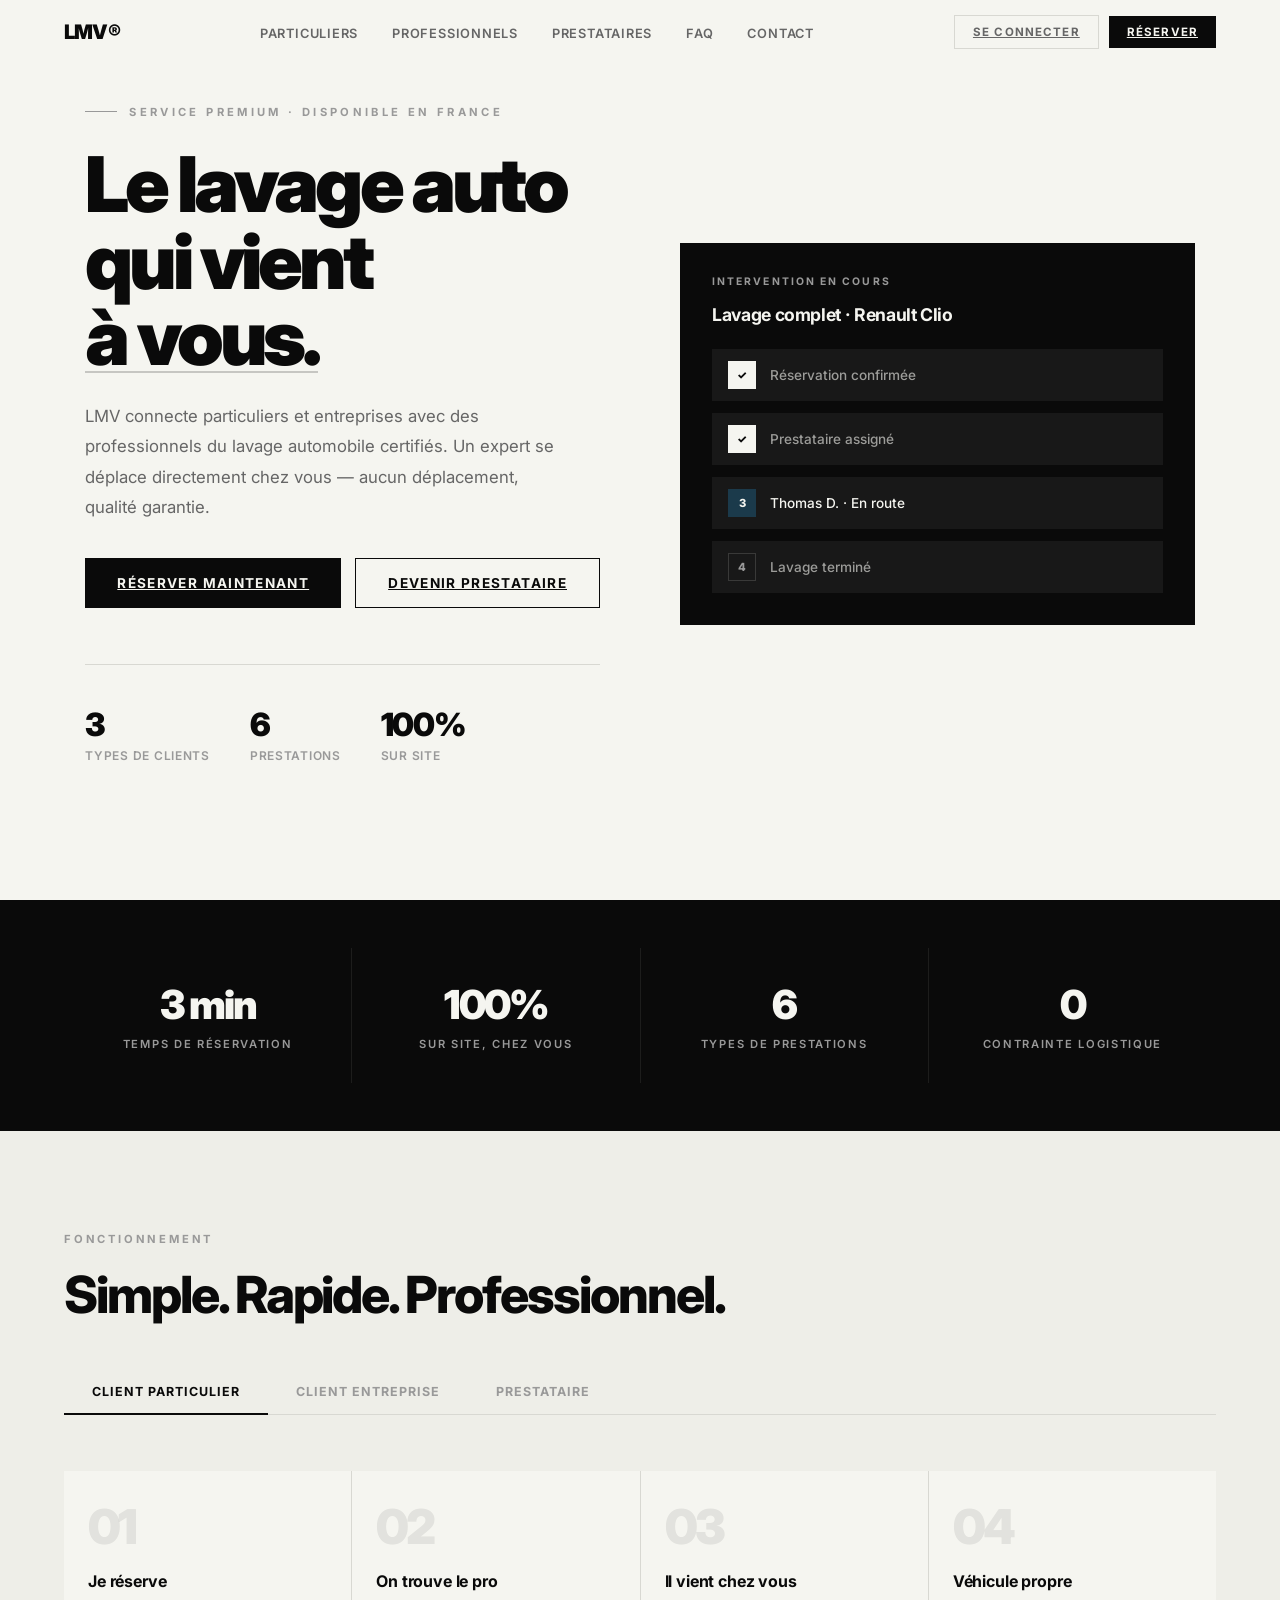
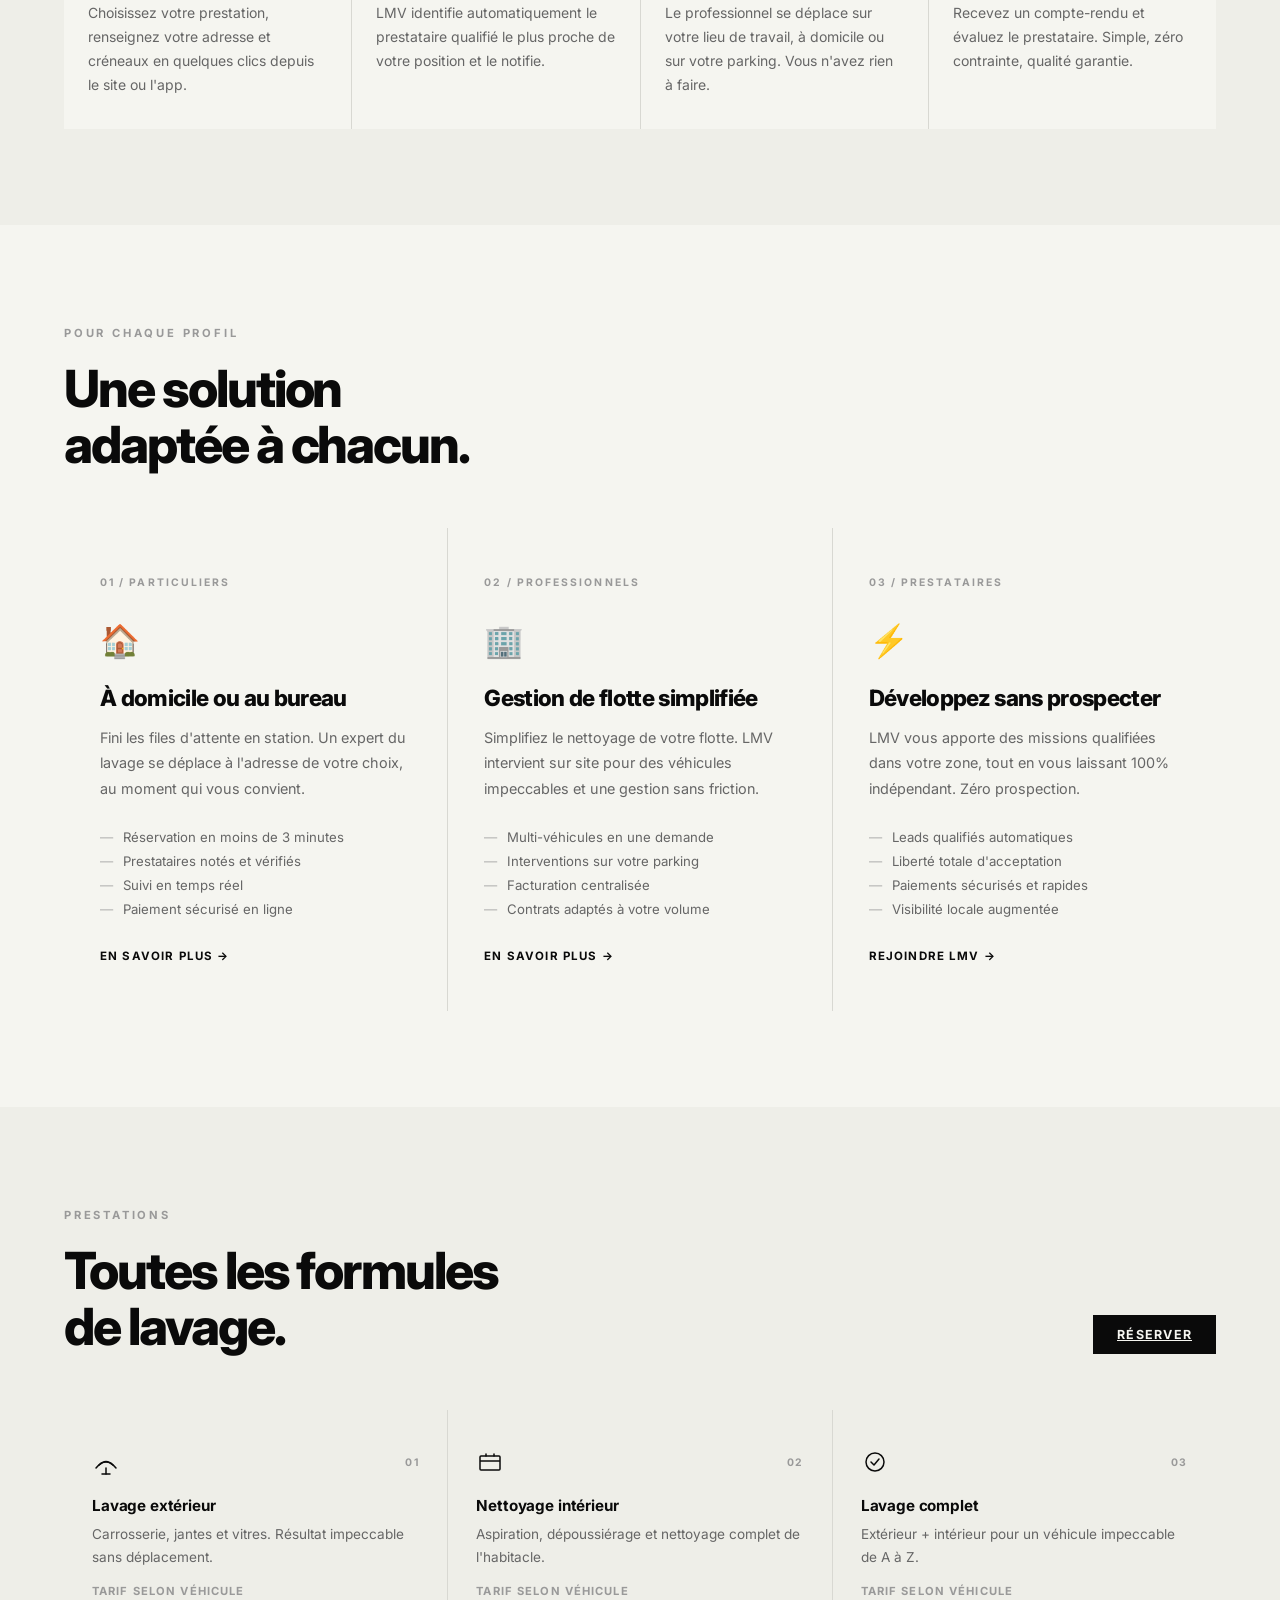
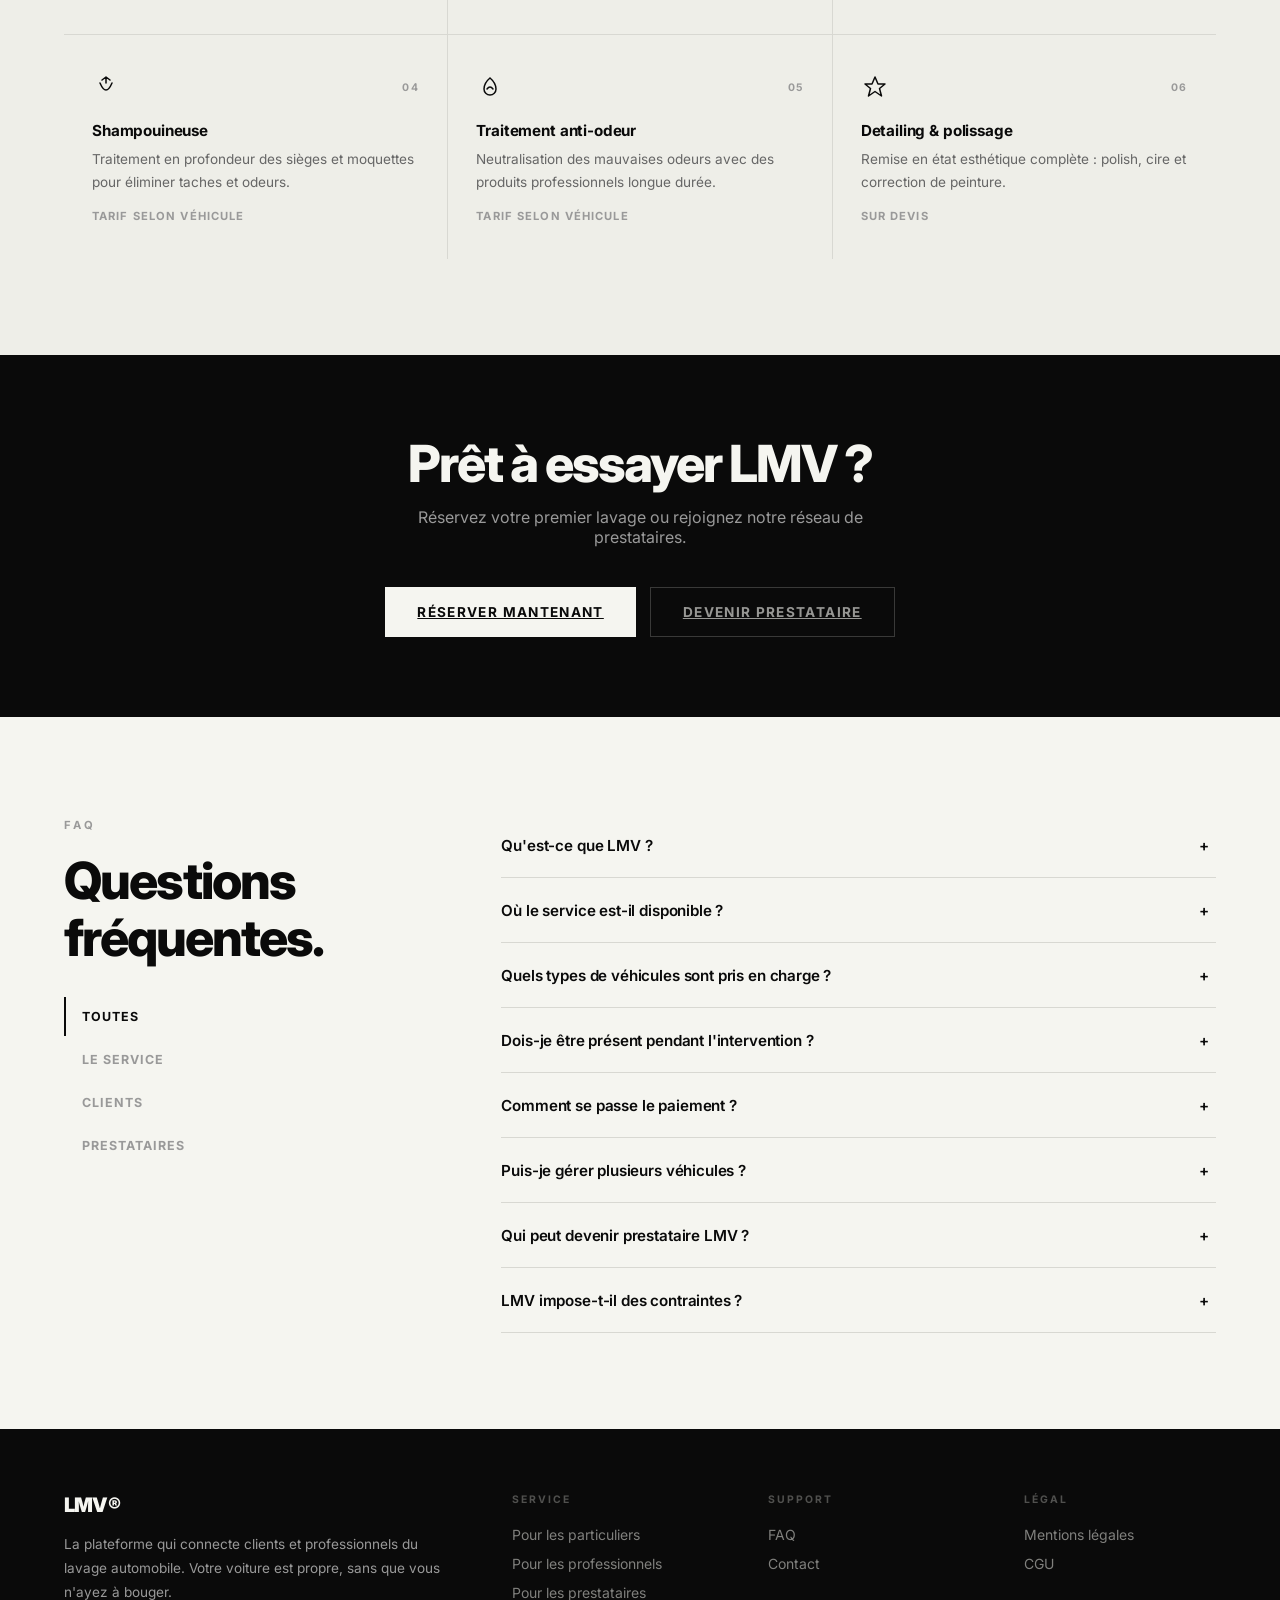
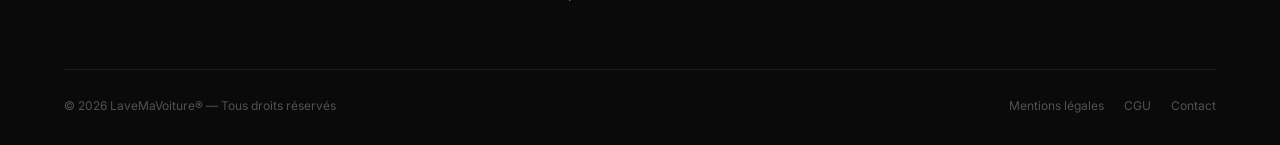
==== index.html @ 274e2aa5 "Premier push" ====
<!DOCTYPE html>
<html lang="fr">
<head>
<meta charset="UTF-8"/>
<meta name="viewport" content="width=device-width,initial-scale=1.0"/>
<link rel="icon" type="image/x-icon" href="/images/favicon.ico"/>
<link rel="apple-touch-icon" href="/images/icon-192.png"/>
<link rel="preconnect" href="https://fonts.googleapis.com"/>
<link rel="preconnect" href="https://fonts.gstatic.com" crossorigin/>
<link rel="preload" href="https://fonts.googleapis.com/css2?family=Inter:wght@300;400;500;600;700;800;900&display=swap" as="style" onload="this.onload=null;this.rel='stylesheet'"/>
<noscript><link href="https://fonts.googleapis.com/css2?family=Inter:wght@300;400;500;600;700;800;900&display=swap" rel="stylesheet"/></noscript>
<link rel="stylesheet" href="assets/css/main.css"/>

<title>LMV® — Lave Ma Voiture · Le lavage auto qui vient à vous</title>
<meta name="description" content="LMV met en relation particuliers et entreprises avec des professionnels du lavage automobile. Un expert se déplace directement chez vous."/>
<link rel="canonical" href="https://www.lavemavoiture.fr/"/>
<meta property="og:title" content="LMV® — Lave Ma Voiture · Le lavage auto qui vient à vous"/>
<meta property="og:description" content="LMV met en relation particuliers et entreprises avec des professionnels du lavage automobile. Un expert se déplace directement chez vous."/>
<meta property="og:url" content="https://www.lavemavoiture.fr/"/>
<meta property="og:image" content="https://www.lavemavoiture.fr/images/og-1200x630.png"/>
<meta property="og:type" content="website"/>
<meta name="twitter:card" content="summary_large_image"/>
<link rel="manifest" href="/manifest.json"/>
<meta name="theme-color" content="#1B3A4B"/>
<meta name="mobile-web-app-capable" content="yes"/>
<meta name="apple-mobile-web-app-capable" content="yes"/>
<meta name="apple-mobile-web-app-title" content="LaveMAVoiture"/>
</head>
<body>
<nav id="nav">
  <a class="nav-logo" href="index.html">LMV®</a>
  <ul class="nav-links">
    <li><a href="pages/particuliers.html">Particuliers</a></li>
    <li><a href="pages/professionnels.html">Professionnels</a></li>
    <li><a href="pages/prestataires.html">Prestataires</a></li>
    <li><a href="index.html#faq-section">FAQ</a></li>
    <li><a href="pages/contact.html">Contact</a></li>
  </ul>
  <div class="nav-cta">
    <a class="btn btn-ghost btn-sm" href="https://app.lavemavoiture.fr">Se connecter</a>
    <a class="btn btn-dark btn-sm" href="pages/contact.html">Réserver</a>
  </div>
  <button class="hamburger" type="button" onclick="toggleMenu()" aria-label="Menu" aria-expanded="false" aria-controls="mobileMenu">
    <span></span><span></span><span></span>
  </button>
</nav>

<div class="mobile-menu" id="mobileMenu">
  <a href="pages/particuliers.html">Particuliers</a>
  <a href="pages/professionnels.html">Professionnels</a>
  <a href="pages/prestataires.html">Prestataires</a>
  <a href="index.html#faq-section">FAQ</a>
  <a href="pages/contact.html">Contact</a>
  <div class="mob-cta">
    <a href="https://app.lavemavoiture.fr" class="btn btn-ghost">Se connecter</a>
    <a class="btn btn-dark" href="pages/contact.html">Réserver maintenant</a>
  </div>
</div>


<main>
<!-- HERO -->
  <section id="hero">
    <div class="container">
      <div class="hero-grid">
        <div>
          <div class="hero-kicker reveal">Service premium · Disponible en France</div>
          <h1 class="hero-title reveal reveal-delay-1">
            Le lavage auto<br>
            qui vient<br>
            <em>à vous.</em>
          </h1>
          <p class="hero-sub reveal reveal-delay-2">
            LMV connecte particuliers et entreprises avec des professionnels du lavage automobile certifiés. Un expert se déplace directement chez vous — aucun déplacement, qualité garantie.
          </p>
          <div class="hero-actions reveal reveal-delay-3">
            <a class="btn btn-dark btn-lg" href="pages/contact.html">Réserver maintenant</a>
            <a class="btn btn-outline btn-lg" href="pages/prestataires.html">Devenir prestataire</a>
          </div>
          <div class="hero-stats reveal reveal-delay-4">
            <div>
              <div class="hero-stat-val">3</div>
              <div class="hero-stat-lab">Types de clients</div>
            </div>
            <div>
              <div class="hero-stat-val">6</div>
              <div class="hero-stat-lab">Prestations</div>
            </div>
            <div>
              <div class="hero-stat-val">100%</div>
              <div class="hero-stat-lab">Sur site</div>
            </div>
          </div>
        </div>

        <div class="hero-visual reveal reveal-delay-2">
          <div class="hero-card">
            <div class="hc-label">Intervention en cours</div>
            <div class="hc-title">Lavage complet · Renault Clio</div>
            <div class="hc-steps">
              <div class="hc-step">
                <div class="hc-step-num done">✓</div>
                <span class="hc-step-text">Réservation confirmée</span>
              </div>
              <div class="hc-step">
                <div class="hc-step-num done">✓</div>
                <span class="hc-step-text">Prestataire assigné</span>
              </div>
              <div class="hc-step">
                <div class="hc-step-num active">3</div>
                <span class="hc-step-text active">Thomas D. · En route</span>
              </div>
              <div class="hc-step">
                <div class="hc-step-num">4</div>
                <span class="hc-step-text">Lavage terminé</span>
              </div>
            </div>

          </div>
        </div>
      </div>
    </div>
  </section>

  <!-- CHIFFRES -->
  <div class="numbers-band reveal">
    <div class="container">
      <div class="numbers-grid">
        <div class="number-item">
          <div class="number-val">3 min</div>
          <div class="number-lab">Temps de réservation</div>
        </div>
        <div class="number-item">
          <div class="number-val">100%</div>
          <div class="number-lab">Sur site, chez vous</div>
        </div>
        <div class="number-item">
          <div class="number-val">6</div>
          <div class="number-lab">Types de prestations</div>
        </div>
        <div class="number-item">
          <div class="number-val">0</div>
          <div class="number-lab">Contrainte logistique</div>
        </div>
      </div>
    </div>
  </div>

  <!-- COMMENT ÇA MARCHE -->
  <section id="how">
    <div class="container">
      <div class="reveal" style="margin-bottom:48px">
        <div class="eyebrow">Fonctionnement</div>
        <h2>Simple. Rapide. Professionnel.</h2>
      </div>
      <div class="how-tabs reveal">
        <button class="how-tab active" onclick="switchTab('client',this)">Client particulier</button>
        <button class="how-tab" onclick="switchTab('pro',this)">Client entreprise</button>
        <button class="how-tab" onclick="switchTab('presta',this)">Prestataire</button>
      </div>

      <div class="how-content active" id="tab-client">
        <div class="how-step reveal"><div class="how-num">01</div><h3>Je réserve</h3><p>Choisissez votre prestation, renseignez votre adresse et créneaux en quelques clics depuis le site ou l'app.</p></div>
        <div class="how-step reveal reveal-delay-1"><div class="how-num">02</div><h3>On trouve le pro</h3><p>LMV identifie automatiquement le prestataire qualifié le plus proche de votre position et le notifie.</p></div>
        <div class="how-step reveal reveal-delay-2"><div class="how-num">03</div><h3>Il vient chez vous</h3><p>Le professionnel se déplace sur votre lieu de travail, à domicile ou sur votre parking. Vous n'avez rien à faire.</p></div>
        <div class="how-step reveal reveal-delay-3"><div class="how-num">04</div><h3>Véhicule propre</h3><p>Recevez un compte-rendu et évaluez le prestataire. Simple, zéro contrainte, qualité garantie.</p></div>
      </div>

      <div class="how-content" id="tab-pro">
        <div class="how-step reveal"><div class="how-num">01</div><h3>Demande de démo</h3><p>Décrivez votre flotte et vos besoins. Notre équipe vous contacte sous 24h pour un devis personnalisé.</p></div>
        <div class="how-step reveal reveal-delay-1"><div class="how-num">02</div><h3>Contrat sur mesure</h3><p>Définissez la fréquence, les prestations et la gestion multi-véhicules selon vos contraintes.</p></div>
        <div class="how-step reveal reveal-delay-2"><div class="how-num">03</div><h3>Interventions planifiées</h3><p>Les prestataires viennent directement sur votre site selon le planning convenu. Aucune logistique.</p></div>
        <div class="how-step reveal reveal-delay-3"><div class="how-num">04</div><h3>Reporting centralisé</h3><p>Suivez l'état de votre flotte, les interventions et la facturation depuis votre espace entreprise.</p></div>
      </div>

      <div class="how-content" id="tab-presta">
        <div class="how-step reveal"><div class="how-num">01</div><h3>Je m'inscris</h3><p>Créez votre profil, définissez votre zone d'intervention et vos services proposés. Inscription gratuite.</p></div>
        <div class="how-step reveal reveal-delay-1"><div class="how-num">02</div><h3>Je reçois des leads</h3><p>LMV vous envoie automatiquement des demandes qualifiées dans votre zone géographique.</p></div>
        <div class="how-step reveal reveal-delay-2"><div class="how-num">03</div><h3>J'accepte en un clic</h3><p>Acceptez ou refusez selon vos disponibilités. Vous gardez le contrôle total sur votre agenda.</p></div>
        <div class="how-step reveal reveal-delay-3"><div class="how-num">04</div><h3>Je suis payé</h3><p>Concentrez-vous sur votre métier. LMV gère la relation client, la facturation et les virements.</p></div>
      </div>
    </div>
  </section>

  <!-- AUDIENCES -->
  <section id="audiences">
    <div class="container">
      <div class="reveal" style="margin-bottom:56px">
        <div class="eyebrow">Pour chaque profil</div>
        <h2>Une solution<br>adaptée à chacun.</h2>
      </div>
      <div class="aud-grid">
        <a id="particuliers" class="aud-card reveal" href="#particuliers" onclick="event.preventDefault();showPage('particuliers');">
          <div class="aud-num">01 / Particuliers</div>
          <div class="aud-icon">🏠</div>
          <h3>À domicile ou au bureau</h3>
          <p>Fini les files d'attente en station. Un expert du lavage se déplace à l'adresse de votre choix, au moment qui vous convient.</p>
          <ul class="aud-list">
            <li>Réservation en moins de 3 minutes</li>
            <li>Prestataires notés et vérifiés</li>
            <li>Suivi en temps réel</li>
            <li>Paiement sécurisé en ligne</li>
          </ul>
          <span class="aud-link">En savoir plus →</span>
        </a>
        <a id="professionnels" class="aud-card reveal reveal-delay-1" href="#professionnels" onclick="event.preventDefault();showPage('pro');">
          <div class="aud-num">02 / Professionnels</div>
          <div class="aud-icon">🏢</div>
          <h3>Gestion de flotte simplifiée</h3>
          <p>Simplifiez le nettoyage de votre flotte. LMV intervient sur site pour des véhicules impeccables et une gestion sans friction.</p>
          <ul class="aud-list">
            <li>Multi-véhicules en une demande</li>
            <li>Interventions sur votre parking</li>
            <li>Facturation centralisée</li>
            <li>Contrats adaptés à votre volume</li>
          </ul>
          <span class="aud-link">En savoir plus →</span>
        </a>
        <a id="prestataires" class="aud-card reveal reveal-delay-2" href="#prestataires" onclick="event.preventDefault();showPage('prestataires');">
          <div class="aud-num">03 / Prestataires</div>
          <div class="aud-icon">⚡</div>
          <h3>Développez sans prospecter</h3>
          <p>LMV vous apporte des missions qualifiées dans votre zone, tout en vous laissant 100% indépendant. Zéro prospection.</p>
          <ul class="aud-list">
            <li>Leads qualifiés automatiques</li>
            <li>Liberté totale d'acceptation</li>
            <li>Paiements sécurisés et rapides</li>
            <li>Visibilité locale augmentée</li>
          </ul>
          <span class="aud-link">Rejoindre LMV →</span>
        </a>
      </div>
    </div>
  </section>

  <!-- SERVICES -->
  <section id="services">
    <div class="container">
      <div class="svc-header reveal">
        <div>
          <div class="eyebrow">Prestations</div>
          <h2>Toutes les formules<br>de lavage.</h2>
        </div>
        <a class="btn btn-dark" href="pages/contact.html">Réserver</a>
      </div>
      <div class="svc-grid">
        <div class="svc-card reveal">
          <div class="svc-icon-wrap">
            <svg width="28" height="28" viewBox="0 0 28 28" fill="none" xmlns="http://www.w3.org/2000/svg"><path d="M4 20 Q14 8 24 20" stroke="#0A0A0A" stroke-width="1.5" fill="none" stroke-linecap="round"/><path d="M7 17 Q14 10 21 17" stroke="#0A0A0A" stroke-width="1.5" fill="none" stroke-linecap="round"/><line x1="14" y1="20" x2="14" y2="26" stroke="#0A0A0A" stroke-width="1.5" stroke-linecap="round"/><line x1="10" y1="26" x2="18" y2="26" stroke="#0A0A0A" stroke-width="1.5" stroke-linecap="round"/></svg>
            <span class="svc-num">01</span>
          </div>
          <h3>Lavage extérieur</h3><p>Carrosserie, jantes et vitres. Résultat impeccable sans déplacement.</p><div class="svc-price">Tarif selon véhicule</div>
        </div>
        <div class="svc-card reveal reveal-delay-1">
          <div class="svc-icon-wrap">
            <svg width="28" height="28" viewBox="0 0 28 28" fill="none" xmlns="http://www.w3.org/2000/svg"><rect x="4" y="8" width="20" height="14" rx="1" stroke="#0A0A0A" stroke-width="1.5"/><line x1="4" y1="13" x2="24" y2="13" stroke="#0A0A0A" stroke-width="1.5"/><line x1="10" y1="8" x2="10" y2="6" stroke="#0A0A0A" stroke-width="1.5" stroke-linecap="round"/><line x1="18" y1="8" x2="18" y2="6" stroke="#0A0A0A" stroke-width="1.5" stroke-linecap="round"/></svg>
            <span class="svc-num">02</span>
          </div>
          <h3>Nettoyage intérieur</h3><p>Aspiration, dépoussiérage et nettoyage complet de l'habitacle.</p><div class="svc-price">Tarif selon véhicule</div>
        </div>
        <div class="svc-card reveal reveal-delay-2">
          <div class="svc-icon-wrap">
            <svg width="28" height="28" viewBox="0 0 28 28" fill="none" xmlns="http://www.w3.org/2000/svg"><circle cx="14" cy="14" r="9" stroke="#0A0A0A" stroke-width="1.5"/><path d="M10 14 L13 17 L18 11" stroke="#0A0A0A" stroke-width="1.5" stroke-linecap="round" stroke-linejoin="round"/></svg>
            <span class="svc-num">03</span>
          </div>
          <h3>Lavage complet</h3><p>Extérieur + intérieur pour un véhicule impeccable de A à Z.</p><div class="svc-price">Tarif selon véhicule</div>
        </div>
        <div class="svc-card reveal reveal-delay-3">
          <div class="svc-icon-wrap">
            <svg width="28" height="28" viewBox="0 0 28 28" fill="none" xmlns="http://www.w3.org/2000/svg"><path d="M14 4 L14 10 M10 7 L14 4 L18 7" stroke="#0A0A0A" stroke-width="1.5" stroke-linecap="round" stroke-linejoin="round"/><path d="M8 10 Q14 24 20 10" stroke="#0A0A0A" stroke-width="1.5" fill="none" stroke-linecap="round"/></svg>
            <span class="svc-num">04</span>
          </div>
          <h3>Shampouineuse</h3><p>Traitement en profondeur des sièges et moquettes pour éliminer taches et odeurs.</p><div class="svc-price">Tarif selon véhicule</div>
        </div>
        <div class="svc-card reveal">
          <div class="svc-icon-wrap">
            <svg width="28" height="28" viewBox="0 0 28 28" fill="none" xmlns="http://www.w3.org/2000/svg"><path d="M14 5 C14 5 8 10 8 16 C8 19.3 10.7 22 14 22 C17.3 22 20 19.3 20 16 C20 10 14 5 14 5Z" stroke="#0A0A0A" stroke-width="1.5" fill="none"/><path d="M11 16 Q14 12 17 16" stroke="#0A0A0A" stroke-width="1.5" fill="none" stroke-linecap="round"/></svg>
            <span class="svc-num">05</span>
          </div>
          <h3>Traitement anti-odeur</h3><p>Neutralisation des mauvaises odeurs avec des produits professionnels longue durée.</p><div class="svc-price">Tarif selon véhicule</div>
        </div>
        <div class="svc-card reveal reveal-delay-1">
          <div class="svc-icon-wrap">
            <svg width="28" height="28" viewBox="0 0 28 28" fill="none" xmlns="http://www.w3.org/2000/svg"><polygon points="14,4 17,11 24,11 18.5,15.5 20.5,23 14,18.5 7.5,23 9.5,15.5 4,11 11,11" stroke="#0A0A0A" stroke-width="1.5" fill="none" stroke-linejoin="round"/></svg>
            <span class="svc-num">06</span>
          </div>
          <h3>Detailing & polissage</h3><p>Remise en état esthétique complète : polish, cire et correction de peinture.</p><div class="svc-price">Sur devis</div>
        </div>
      </div>
    </div>
  </section>

  <!-- CTA -->
  <div class="cta-band reveal">
    <div class="container">
      <h2>Prêt à essayer LMV ?</h2>
      <p>Réservez votre premier lavage ou rejoignez notre réseau de prestataires.</p>
      <div class="cta-band-btns">
        <a class="btn btn-light btn-lg" href="pages/contact.html">Réserver mantenant</a>
        <a class="btn btn-ghost-light btn-lg" href="pages/prestataires.html">Devenir prestataire</a>
      </div>
    </div>
  </div>

  <!-- FAQ -->
  <section id="faq-section">
    <div class="container">
      <div class="faq-grid">
        <div>
          <div class="eyebrow reveal">FAQ</div>
          <h2 class="reveal">Questions<br>fréquentes.</h2>
          <div class="faq-cats reveal" style="margin-top:32px">
            <button class="faq-cat active" onclick="filterFaq('all',this)">Toutes</button>
            <button class="faq-cat" onclick="filterFaq('service',this)">Le service</button>
            <button class="faq-cat" onclick="filterFaq('client',this)">Clients</button>
            <button class="faq-cat" onclick="filterFaq('presta',this)">Prestataires</button>
          </div>
        </div>
        <div class="faq-list reveal">
          <div class="faq-item" data-cat="service"><button type="button" class="faq-q" aria-expanded="false" onclick="toggleFaq(this.parentElement)"><span>Qu'est-ce que LMV ?</span><span class="faq-icon" aria-hidden="true">+</span></button><div class="faq-a"><p>LMV est un service de lavage automobile sur site. Il permet de faire intervenir un professionnel directement à domicile ou sur le lieu de travail, sans déplacement de votre part.</p></div></div>
          <div class="faq-item" data-cat="service"><button type="button" class="faq-q" aria-expanded="false" onclick="toggleFaq(this.parentElement)"><span>Où le service est-il disponible ?</span><span class="faq-icon" aria-hidden="true">+</span></button><div class="faq-a"><p>Le service est proposé selon les zones couvertes par les prestataires partenaires. La disponibilité dépend de votre localisation. Lors de votre réservation, LMV vous indique si des prestataires sont disponibles.</p></div></div>
          <div class="faq-item" data-cat="service"><button type="button" class="faq-q" aria-expanded="false" onclick="toggleFaq(this.parentElement)"><span>Quels types de véhicules sont pris en charge ?</span><span class="faq-icon" aria-hidden="true">+</span></button><div class="faq-a"><p>Voitures particulières, véhicules de société, utilitaires et flottes professionnelles. </p></div></div>
          <div class="faq-item" data-cat="client"><button type="button" class="faq-q" aria-expanded="false" onclick="toggleFaq(this.parentElement)"><span>Dois-je être présent pendant l'intervention ?</span><span class="faq-icon" aria-hidden="true">+</span></button><div class="faq-a"><p>Le client doit être présent à l'arrivée et au départ du prestataire. Un état des lieux contradictoire du véhicule est réalisé avant et après chaque intervention — un tour complet est effectué pour noter tout dommage préexistant et sécuriser toutes les parties.</p></div></div>
          <div class="faq-item" data-cat="client"><button type="button" class="faq-q" aria-expanded="false" onclick="toggleFaq(this.parentElement)"><span>Comment se passe le paiement ?</span><span class="faq-icon" aria-hidden="true">+</span></button><div class="faq-a"><p>Le paiement s'effectue en ligne de manière sécurisée lors de la réservation. Vous connaissez le tarif exact avant de confirmer. Le prestataire est rémunéré après la réalisation de l'intervention.</p></div></div>
          <div class="faq-item" data-cat="client"><button type="button" class="faq-q" aria-expanded="false" onclick="toggleFaq(this.parentElement)"><span>Puis-je gérer plusieurs véhicules ?</span><span class="faq-icon" aria-hidden="true">+</span></button><div class="faq-a"><p>Oui, il est possible de regrouper plusieurs véhicules lors d'une même demande. Cette fonctionnalité est particulièrement adaptée aux entreprises disposant d'une flotte.</p></div></div>
          <div class="faq-item" data-cat="presta"><button type="button" class="faq-q" aria-expanded="false" onclick="toggleFaq(this.parentElement)"><span>Qui peut devenir prestataire LMV ?</span><span class="faq-icon" aria-hidden="true">+</span></button><div class="faq-a"><p>Les professionnels du lavage automobile : indépendants, auto-entrepreneurs ou entreprises de detailing. Vous devez exercer une activité légale et être en mesure de vous déplacer chez les clients.</p></div></div>
          <div class="faq-item" data-cat="presta"><button type="button" class="faq-q" aria-expanded="false" onclick="toggleFaq(this.parentElement)"><span>LMV impose-t-il des contraintes ?</span><span class="faq-icon" aria-hidden="true">+</span></button><div class="faq-a"><p>Les prestataires restent indépendants et conservent leur liberté d'organisation. Les tarifs sont standardisés par LMV pour garantir une cohérence de prix sur l'ensemble du territoire.</p></div></div>
        </div>
      </div>
    </div>
  </section>
</main>
<footer>
  <div class="container">
    <div class="footer-grid">
      <div class="footer-brand">
        <a class="nav-logo footer-brand-logo" href="index.html" style="font-size:1.25rem;font-weight:900;letter-spacing:-.04em;color:var(--bg);cursor:pointer;text-decoration:none;display:block;margin-bottom:16px">LMV®</a>
        <p>La plateforme qui connecte clients et professionnels du lavage automobile. Votre voiture est propre, sans que vous n'ayez à bouger.</p>
      </div>
      <div class="footer-col">
        <h4>Service</h4>
        <a href="pages/particuliers.html">Pour les particuliers</a>
        <a href="pages/professionnels.html">Pour les professionnels</a>
        <a href="pages/prestataires.html">Pour les prestataires</a>
      </div>
      <div class="footer-col">
        <h4>Support</h4>
        <a href="index.html#faq-section">FAQ</a>
        <a href="pages/contact.html">Contact</a>
      </div>
      <div class="footer-col">
        <h4>Légal</h4>
        <a href="pages/mentions-legales.html">Mentions légales</a>
        <a href="pages/cgu.html">CGU</a>
      </div>
    </div>
    <div class="footer-bottom">
      <span>© 2026 LaveMaVoiture® — Tous droits réservés</span>
      <div style="display:flex;gap:20px">
        <a href="pages/mentions-legales.html">Mentions légales</a>
        <a href="pages/cgu.html">CGU</a>
        <a href="pages/contact.html">Contact</a>
      </div>
    </div>
  </div>
</footer>

<div class="toast" id="toast">✓ Message envoyé — Nous vous répondrons sous 24h.</div>

<script src="assets/js/main.js"></script>
<script type="application/ld+json">
{"@context":"https://schema.org","@type":"FAQPage","mainEntity":[{"@type":"Question","name":"Qu'est-ce que LMV ?","acceptedAnswer":{"@type":"Answer","text":"LMV est un service de lavage automobile sur site. Il permet de faire intervenir un professionnel directement à domicile ou sur le lieu de travail, sans déplacement de votre part."}},{"@type":"Question","name":"Où le service est-il disponible ?","acceptedAnswer":{"@type":"Answer","text":"Le service est proposé selon les zones couvertes par les prestataires partenaires. La disponibilité dépend de votre localisation. Lors de votre réservation, LMV vous indique si des prestataires sont disponibles."}},{"@type":"Question","name":"Quels types de véhicules sont pris en charge ?","acceptedAnswer":{"@type":"Answer","text":"Voitures particulières, véhicules de société, utilitaires et flottes professionnelles."}},{"@type":"Question","name":"Dois-je être présent pendant l'intervention ?","acceptedAnswer":{"@type":"Answer","text":"Le client doit être présent à l'arrivée et au départ du prestataire. Un état des lieux contradictoire du véhicule est réalisé avant et après chaque intervention — un tour complet est effectué pour noter tout dommage préexistant et sécuriser toutes les parties."}},{"@type":"Question","name":"Comment se passe le paiement ?","acceptedAnswer":{"@type":"Answer","text":"Le paiement s'effectue en ligne de manière sécurisée lors de la réservation. Vous connaissez le tarif exact avant de confirmer. Le prestataire est rémunéré après la réalisation de l'intervention."}},{"@type":"Question","name":"Puis-je gérer plusieurs véhicules ?","acceptedAnswer":{"@type":"Answer","text":"Oui, il est possible de regrouper plusieurs véhicules lors d'une même demande. Cette fonctionnalité est particulièrement adaptée aux entreprises disposant d'une flotte."}},{"@type":"Question","name":"Qui peut devenir prestataire LMV ?","acceptedAnswer":{"@type":"Answer","text":"Les professionnels du lavage automobile : indépendants, auto-entrepreneurs ou entreprises de detailing. Vous devez exercer une activité légale et être en mesure de vous déplacer chez les clients."}},{"@type":"Question","name":"LMV impose-t-il des contraintes ?","acceptedAnswer":{"@type":"Answer","text":"Les prestataires restent indépendants et conservent leur liberté d'organisation. Les tarifs sont standardisés par LMV pour garantir une cohérence de prix sur l'ensemble du territoire."}}]}
</script>
<script>
function showPage(page){
  const titles={
    home:'LMV® — Lave Ma Voiture · Le lavage auto qui vient à vous',
    particuliers:'Particuliers | LaveMAVoiture',
    pro:'Professionnels | LaveMAVoiture',
    prestataires:'Prestataires | LaveMAVoiture',
    contact:'Contact | LaveMAVoiture'
  };
  document.title=titles[page]||titles.home;
}
if ('serviceWorker' in navigator) {
  window.addEventListener('load', () => {
    navigator.serviceWorker.register('/sw.js');
  });
}
</script>

</body>
</html>
---- assets/css/main.css ----
:root{
  --bg:       #F5F5F0;
  --surface:  #EEEEE8;
  --border:   #D8D8D2;
  --t3:       #999999;
  --t2:       #666666;
  --t1:       #0A0A0A;
  --accent:   #1B3A4B;
  --white:    #FFFFFF;
  --max:      1280px;
  --ease:     cubic-bezier(.4,0,.2,1);
}
*{box-sizing:border-box;margin:0;padding:0}
html{scroll-behavior:smooth;font-size:16px}
body{font-family:'Inter',sans-serif;background:var(--bg);color:var(--t1);-webkit-font-smoothing:antialiased;overflow-x:hidden}

/* ── PAGE ROUTER ── */
.page{display:none}
.page.active{display:block}

/* ── NAV ── */
nav{
  position:fixed;top:0;left:0;right:0;z-index:100;
  height:64px;
  display:flex;align-items:center;justify-content:space-between;
  padding:0 5%;
  background:rgba(245,245,240,.92);
  backdrop-filter:blur(20px);
  border-bottom:1px solid transparent;
  transition:border-color .3s;
}
nav.scrolled{border-color:var(--border)}
.nav-logo{
  font-size:1.25rem;font-weight:900;letter-spacing:-.04em;
  color:var(--t1);cursor:pointer;text-decoration:none;
}
.nav-links{display:flex;align-items:center;gap:2px;list-style:none}
.nav-links a{
  padding:8px 16px;font-size:.8rem;font-weight:600;
  letter-spacing:.06em;text-transform:uppercase;
  color:var(--t2);text-decoration:none;cursor:pointer;
  transition:color .2s;
}
.nav-links a:hover,.nav-links a.active{color:var(--t1)}
.nav-cta{display:flex;gap:10px;align-items:center}

/* ── BOUTONS ── */
.btn{
  display:inline-flex;align-items:center;gap:8px;
  padding:12px 24px;border-radius:0;
  font-family:'Inter',sans-serif;font-size:.78rem;
  font-weight:700;letter-spacing:.1em;text-transform:uppercase;
  cursor:pointer;border:none;transition:all .2s var(--ease);
  white-space:nowrap;
}
.btn-dark{background:var(--t1);color:var(--bg)}
.btn-dark:hover{background:#2a2a2a}
.btn-outline{background:transparent;color:var(--t1);border:1.5px solid var(--t1)}
.btn-outline:hover{background:var(--t1);color:var(--bg)}
.btn-ghost{background:transparent;color:var(--t2);border:1px solid var(--border)}
.btn-ghost:hover{border-color:var(--t1);color:var(--t1)}
.btn-sm{padding:9px 18px;font-size:.72rem}
.btn-lg{padding:16px 32px;font-size:.85rem}

/* ── HAMBURGER ── */
.hamburger{display:none;flex-direction:column;gap:5px;background:none;border:none;cursor:pointer;padding:4px}
.hamburger span{display:block;width:22px;height:1.5px;background:var(--t1);transition:all .3s}
.mobile-menu{
  display:none;position:fixed;top:64px;left:0;right:0;
  background:var(--bg);border-bottom:1px solid var(--border);
  padding:24px 5%;z-index:99;
}
.mobile-menu.open{display:block}
.mobile-menu a{
  display:block;padding:14px 0;
  font-size:.85rem;font-weight:600;letter-spacing:.06em;text-transform:uppercase;
  color:var(--t2);text-decoration:none;border-bottom:1px solid var(--border);cursor:pointer;
}
.mobile-menu a:last-of-type{border:none}
.mobile-menu .mob-cta{display:flex;flex-direction:column;gap:10px;margin-top:20px}
.mobile-menu .btn{width:100%;justify-content:center}

/* ── SECTIONS ── */
section{padding:96px 5%}
.container{max-width:var(--max);margin:0 auto}
.eyebrow{
  display:inline-block;
  font-size:.7rem;font-weight:700;letter-spacing:.25em;text-transform:uppercase;
  color:var(--t3);margin-bottom:20px;
}
h1,.h1{font-size:clamp(2.8rem,6vw,5rem);font-weight:900;letter-spacing:-.05em;line-height:1.0}
h2,.h2{font-size:clamp(2rem,4vw,3.2rem);font-weight:800;letter-spacing:-.04em;line-height:1.1}
h3,.h3{font-size:clamp(1.2rem,2vw,1.6rem);font-weight:700;letter-spacing:-.02em}
.body-text{font-size:.95rem;color:var(--t2);line-height:1.75}

/* ── HERO ── */
#hero{
  min-height:100vh;display:flex;align-items:center;
  padding-top:64px;
  background:var(--bg);
  position:relative;overflow:hidden;
}
.hero-grid{
  display:grid;grid-template-columns:1fr 1fr;
  gap:80px;align-items:center;
}
.hero-kicker{
  font-size:.7rem;font-weight:700;letter-spacing:.3em;text-transform:uppercase;
  color:var(--t3);margin-bottom:28px;
  display:flex;align-items:center;gap:12px;
}
.hero-kicker::before{content:'';display:block;width:32px;height:1px;background:var(--t3)}
.hero-title{margin-bottom:24px}
.hero-title em{font-style:normal;position:relative;display:inline-block}
.hero-title em::after{
  content:'';position:absolute;bottom:4px;left:0;right:0;height:2px;
  background:var(--t1);opacity:.2;
}
.hero-sub{font-size:1.05rem;color:var(--t2);line-height:1.8;margin-bottom:36px;max-width:480px}
.hero-actions{display:flex;gap:14px;flex-wrap:wrap}
.hero-stats{
  display:flex;gap:40px;margin-top:56px;
  padding-top:40px;border-top:1px solid var(--border);
}
.hero-stat-val{font-size:2rem;font-weight:900;letter-spacing:-.04em;color:var(--t1)}
.hero-stat-lab{font-size:.75rem;font-weight:600;letter-spacing:.06em;text-transform:uppercase;color:var(--t3);margin-top:4px}

/* Carte hero droite */
.hero-visual{position:relative}
.hero-card{
  background:var(--t1);
  padding:32px;
  position:relative;
}
.hc-label{font-size:.65rem;font-weight:700;letter-spacing:.2em;text-transform:uppercase;color:var(--t3);margin-bottom:16px}
.hc-title{font-size:1.1rem;font-weight:700;color:var(--bg);letter-spacing:-.02em;margin-bottom:24px}
.hc-steps{display:flex;flex-direction:column;gap:12px}
.hc-step{display:flex;align-items:center;gap:14px;padding:12px 16px;background:rgba(245,245,240,.06)}
.hc-step-num{
  width:28px;height:28px;
  display:flex;align-items:center;justify-content:center;
  font-size:.7rem;font-weight:800;
  border:1px solid rgba(245,245,240,.15);
  color:var(--t3);flex-shrink:0;
}
.hc-step-num.done{background:var(--bg);color:var(--t1);border-color:var(--bg)}
.hc-step-num.active{background:var(--accent);color:var(--bg);border-color:var(--accent)}
.hc-step-text{font-size:.85rem;font-weight:500;color:rgba(245,245,240,.6)}
.hc-step-text.active{color:var(--bg)}
.hc-badge{
  position:absolute;bottom:-20px;right:-20px;
  background:var(--bg);padding:16px 20px;
  border:1px solid var(--border);
}
.hc-badge-val{font-size:1.5rem;font-weight:900;letter-spacing:-.03em}
.hc-badge-lab{font-size:.65rem;font-weight:600;letter-spacing:.1em;text-transform:uppercase;color:var(--t3)}

/* ── BANDE CHIFFRES ── */
.numbers-band{background:var(--t1);padding:48px 5%}
.numbers-grid{display:grid;grid-template-columns:repeat(4,1fr);gap:1px;background:rgba(245,245,240,.08)}
.number-item{padding:32px;background:var(--t1);text-align:center}
.number-val{font-size:2.5rem;font-weight:900;letter-spacing:-.05em;color:var(--bg)}
.number-lab{font-size:.7rem;font-weight:600;letter-spacing:.15em;text-transform:uppercase;color:var(--t3);margin-top:8px}

/* ── COMMENT ÇA MARCHE ── */
#how{background:var(--surface)}
.how-tabs{display:flex;gap:0;margin-bottom:56px;border-bottom:1px solid var(--border)}
.how-tab{
  padding:14px 28px;font-size:.78rem;font-weight:700;
  letter-spacing:.08em;text-transform:uppercase;
  color:var(--t3);cursor:pointer;border:none;background:none;
  border-bottom:2px solid transparent;margin-bottom:-1px;
  transition:all .2s;font-family:'Inter',sans-serif;
}
.how-tab.active{color:var(--t1);border-color:var(--t1)}
.how-content{display:none}
.how-content.active{display:grid;grid-template-columns:repeat(4,1fr);gap:1px;background:var(--border)}
.how-step{background:var(--bg);padding:32px 24px}
.how-num{
  font-size:3rem;font-weight:900;letter-spacing:-.06em;
  color:rgba(10,10,10,.08);margin-bottom:20px;line-height:1;
}
.how-step h3{font-size:1rem;font-weight:700;letter-spacing:-.01em;margin-bottom:10px}
.how-step p{font-size:.875rem;color:var(--t2);line-height:1.7}

/* ── AUDIENCES ── */
#audiences{background:var(--bg)}
.aud-grid{display:grid;grid-template-columns:repeat(3,1fr);gap:1px;background:var(--border)}
.aud-card{
  background:var(--bg);padding:48px 36px;
  cursor:pointer;transition:background .3s;
  display:flex;flex-direction:column;
}
a.aud-card{text-decoration:none;color:inherit}
.aud-card:hover{background:var(--surface)}
.aud-num{font-size:.65rem;font-weight:700;letter-spacing:.2em;text-transform:uppercase;color:var(--t3);margin-bottom:32px}
.aud-icon{font-size:2rem;margin-bottom:24px}
.aud-card h3{font-size:1.4rem;font-weight:800;letter-spacing:-.03em;margin-bottom:14px}
.aud-card p{font-size:.9rem;color:var(--t2);line-height:1.75;margin-bottom:28px;flex:1}
.aud-list{list-style:none;display:flex;flex-direction:column;gap:8px;margin-bottom:32px}
.aud-list li{font-size:.825rem;color:var(--t2);display:flex;align-items:flex-start;gap:10px}
.aud-list li::before{content:'—';color:var(--t3);flex-shrink:0;font-weight:300}
.aud-link{
  font-size:.72rem;font-weight:700;letter-spacing:.1em;text-transform:uppercase;
  color:var(--t1);text-decoration:none;cursor:pointer;
  display:flex;align-items:center;gap:8px;margin-top:auto;
  transition:gap .2s;
}
.aud-link:hover{gap:14px}

/* ── SERVICES ── */
#services{background:var(--surface)}
.svc-header{display:flex;justify-content:space-between;align-items:flex-end;margin-bottom:56px}
.svc-grid{display:grid;grid-template-columns:repeat(3,1fr);gap:1px;background:var(--border)}
.svc-card{
  background:var(--surface);padding:36px 28px;
  border-top:2px solid transparent;
  transition:all .3s;
}
.svc-card:hover{background:var(--bg);border-top-color:var(--t1)}

.svc-icon-wrap{display:flex;align-items:center;justify-content:space-between;margin-bottom:20px}
.svc-num{font-size:.65rem;font-weight:700;letter-spacing:.15em;color:var(--t3)}

.svc-card h3{font-size:.95rem;font-weight:700;letter-spacing:-.01em;margin-bottom:8px}
.svc-card p{font-size:.85rem;color:var(--t2);line-height:1.65;margin-bottom:16px}
.svc-price{
  font-size:.7rem;font-weight:700;letter-spacing:.1em;text-transform:uppercase;
  color:var(--t3);
}

/* ── CTA BANDE ── */
.cta-band{background:var(--t1);padding:80px 5%;text-align:center}
.cta-band h2{color:var(--bg);margin-bottom:16px}
.cta-band p{font-size:1rem;color:var(--t3);margin-bottom:40px;max-width:520px;margin-left:auto;margin-right:auto}
.cta-band-btns{display:flex;gap:14px;justify-content:center;flex-wrap:wrap}
.btn-light{background:var(--bg);color:var(--t1)}
.btn-light:hover{background:var(--surface)}
.btn-ghost-light{background:transparent;color:rgba(245,245,240,.6);border:1px solid rgba(245,245,240,.2)}
.btn-ghost-light:hover{color:var(--bg);border-color:rgba(245,245,240,.5)}

/* ── FAQ ── */
#faq{background:var(--bg)}
.faq-grid{display:grid;grid-template-columns:1fr 2fr;gap:80px;align-items:start}
.faq-list{display:flex;flex-direction:column}
.faq-item{border-bottom:1px solid var(--border)}
.faq-q{
  display:flex;justify-content:space-between;align-items:center;
  padding:20px 0;cursor:pointer;gap:20px;
  width:100%;text-align:left;background:none;border:none;font:inherit;color:inherit;
}
.faq-q span{font-size:.95rem;font-weight:600;letter-spacing:-.01em;color:var(--t1)}
.faq-icon{
  width:24px;height:24px;flex-shrink:0;
  display:flex;align-items:center;justify-content:center;
  font-size:1.2rem;color:var(--t3);transition:transform .3s;
}
.faq-item.open .faq-icon{transform:rotate(45deg)}
.faq-a{max-height:0;overflow:hidden;transition:max-height .35s var(--ease),padding .3s}
.faq-item.open .faq-a{max-height:300px;padding-bottom:20px}
.faq-a p{font-size:.9rem;color:var(--t2);line-height:1.75}
.faq-cats{display:flex;flex-direction:column;gap:4px;position:sticky;top:90px}
.faq-cat{
  padding:12px 16px;font-size:.78rem;font-weight:700;
  letter-spacing:.08em;text-transform:uppercase;
  color:var(--t3);cursor:pointer;border:none;background:none;
  text-align:left;font-family:'Inter',sans-serif;
  border-left:2px solid transparent;transition:all .2s;
}
.faq-cat.active{color:var(--t1);border-left-color:var(--t1)}

/* ── CONTACT ── */
#contact{background:var(--surface)}
.contact-grid{display:grid;grid-template-columns:1fr 1fr;gap:80px;align-items:start}
.contact-info h2{margin-bottom:16px}
.contact-info p{font-size:.95rem;color:var(--t2);line-height:1.75;margin-bottom:40px}
.contact-item{display:flex;gap:16px;align-items:flex-start;margin-bottom:24px}
.ci-icon{
  width:40px;height:40px;background:var(--bg);border:1px solid var(--border);
  display:flex;align-items:center;justify-content:center;font-size:1rem;flex-shrink:0;
}
.ci-label{font-size:.7rem;font-weight:700;letter-spacing:.1em;text-transform:uppercase;color:var(--t3);margin-bottom:4px}
.ci-value{font-size:.9rem;color:var(--t1);font-weight:500}
.contact-form{background:var(--bg);border:1px solid var(--border);padding:40px}
.form-row{display:grid;grid-template-columns:1fr 1fr;gap:16px}
.form-group{margin-bottom:20px}
.form-group label{
  display:block;font-size:.68rem;font-weight:700;
  letter-spacing:.12em;text-transform:uppercase;color:var(--t3);margin-bottom:8px;
}
.form-group input,.form-group select,.form-group textarea{
  width:100%;padding:13px 16px;
  border:1px solid var(--border);border-radius:0;
  font-family:'Inter',sans-serif;font-size:.9rem;
  color:var(--t1);background:var(--bg);
  transition:border-color .2s;outline:none;
}
.form-group input:focus,.form-group select:focus,.form-group textarea:focus{border-color:var(--t1)}
.form-group textarea{resize:vertical;min-height:100px}
.form-submit{
  width:100%;padding:16px;
  background:var(--t1);color:var(--bg);border:none;
  font-family:'Inter',sans-serif;font-size:.78rem;
  font-weight:700;letter-spacing:.12em;text-transform:uppercase;
  cursor:pointer;transition:background .2s;
}
.form-submit:hover{background:#2a2a2a}

/* ── INNER PAGES ── */
.inner-hero{
  padding:140px 5% 80px;
  background:var(--bg);
  border-bottom:1px solid var(--border);
}
.inner-hero .eyebrow{margin-bottom:16px}
.inner-hero h1{margin-bottom:20px;max-width:700px}
.inner-hero .hero-sub{font-size:1.05rem}

/* ── FOOTER ── */
footer{background:var(--t1);padding:64px 5% 32px}
.footer-grid{display:grid;grid-template-columns:2fr 1fr 1fr 1fr;gap:64px;margin-bottom:56px}
.footer-brand .nav-logo{color:var(--bg);display:block;margin-bottom:16px}
.footer-brand p{font-size:.85rem;color:var(--t3);line-height:1.75}
.footer-col h4{
  font-size:.65rem;font-weight:700;letter-spacing:.2em;text-transform:uppercase;
  color:rgba(245,245,240,.3);margin-bottom:20px;
}
.footer-col a{
  display:block;font-size:.875rem;color:rgba(245,245,240,.5);
  text-decoration:none;margin-bottom:12px;cursor:pointer;
  transition:color .2s;
}
.footer-col a:hover{color:var(--bg)}
.footer-bottom{
  display:flex;justify-content:space-between;align-items:center;
  padding-top:28px;border-top:1px solid rgba(245,245,240,.08);
  font-size:.75rem;color:rgba(245,245,240,.3);flex-wrap:wrap;gap:12px;
}
.footer-bottom a{color:rgba(245,245,240,.3);text-decoration:none;cursor:pointer}
.footer-bottom a:hover{color:rgba(245,245,240,.6)}

/* ── TOAST ── */
.toast{
  position:fixed;bottom:32px;right:32px;
  background:var(--t1);color:var(--bg);
  padding:16px 24px;font-size:.85rem;font-weight:600;
  z-index:1000;
  transform:translateY(80px);opacity:0;
  transition:all .4s cubic-bezier(.34,1.56,.64,1);
}
.toast.show{transform:translateY(0);opacity:1}

/* ── ANIMATIONS ── */
.reveal{opacity:0;transform:translateY(32px);transition:opacity .7s var(--ease),transform .7s var(--ease)}
.reveal.visible{opacity:1;transform:none}
.reveal-delay-1{transition-delay:.1s}
.reveal-delay-2{transition-delay:.2s}
.reveal-delay-3{transition-delay:.3s}
.reveal-delay-4{transition-delay:.4s}

/* ── RESPONSIVE ── */
@media(max-width:1024px){
  .hero-grid{grid-template-columns:1fr}
  .hero-visual{display:none}
  .aud-grid{grid-template-columns:1fr}
  .svc-grid{grid-template-columns:repeat(2,1fr)}
  .numbers-grid{grid-template-columns:repeat(2,1fr)}
  .footer-grid{grid-template-columns:1fr 1fr}
  .contact-grid{grid-template-columns:1fr}
  .faq-grid{grid-template-columns:1fr}
  .faq-cats{flex-direction:row;flex-wrap:wrap;position:static;margin-bottom:32px}
  .how-content.active{grid-template-columns:repeat(2,1fr)}
}
@media(max-width:768px){
  .nav-links,.nav-cta{display:none}
  .hamburger{display:flex}
  section{padding:64px 5%}
  .hero-grid{gap:40px}
  .svc-grid{grid-template-columns:1fr}
  .numbers-grid{grid-template-columns:repeat(2,1fr)}
  .footer-grid{grid-template-columns:1fr}
  .footer-bottom{flex-direction:column;text-align:center}
  .how-content.active{grid-template-columns:1fr}
  .svc-header{flex-direction:column;align-items:flex-start;gap:20px}
  .form-row{grid-template-columns:1fr}
}
.pro-grid-responsive{display:grid;grid-template-columns:1fr 1fr;gap:80px;align-items:center}
@media(max-width:768px){.pro-grid-responsive{grid-template-columns:1fr;gap:48px}}

.pro-section{background:var(--surface)}
.pro-lead{margin:20px 0 32px}
.pro-list-margin{margin-bottom:32px}
.pro-dash{background:var(--t1);padding:32px}
.pro-dash-title{
  font-size:.65rem;font-weight:700;letter-spacing:.2em;text-transform:uppercase;
  color:var(--t3);margin-bottom:20px;
}
.pro-dash-rows{display:flex;flex-direction:column;gap:0;border-top:1px solid rgba(245,245,240,.08)}
.pro-dash-row{
  display:flex;justify-content:space-between;padding:14px 0;
  border-bottom:1px solid rgba(245,245,240,.08);
}
.pro-dash-row:last-child{border-bottom:none}
.pro-dash-metric{font-size:.85rem;color:var(--t3)}
.pro-dash-val{font-size:.85rem;font-weight:700;color:var(--bg)}
.pro-dash-val--accent{color:#4ade80}

.legal-wrap{max-width:800px;margin:0 auto;padding:140px 5% 80px}
.legal-h1{margin:16px 0 8px;font-size:2.5rem}
.legal-lead{font-size:.85rem;color:var(--t3);margin-bottom:48px}
.legal-h2{font-size:1.1rem;font-weight:700;margin:32px 0 10px}

.footer-brand .footer-brand-logo{
  font-size:1.25rem;font-weight:900;letter-spacing:-.04em;color:var(--bg);
  cursor:pointer;text-decoration:none;display:block;margin-bottom:16px;
}
.footer-bottom-links{display:flex;gap:20px}

@media (prefers-reduced-motion: reduce) {
  *, *::before, *::after {
    animation-duration: 0.01ms !important;
    transition-duration: 0.01ms !important;
  }
  html { scroll-behavior: auto !important; }
}
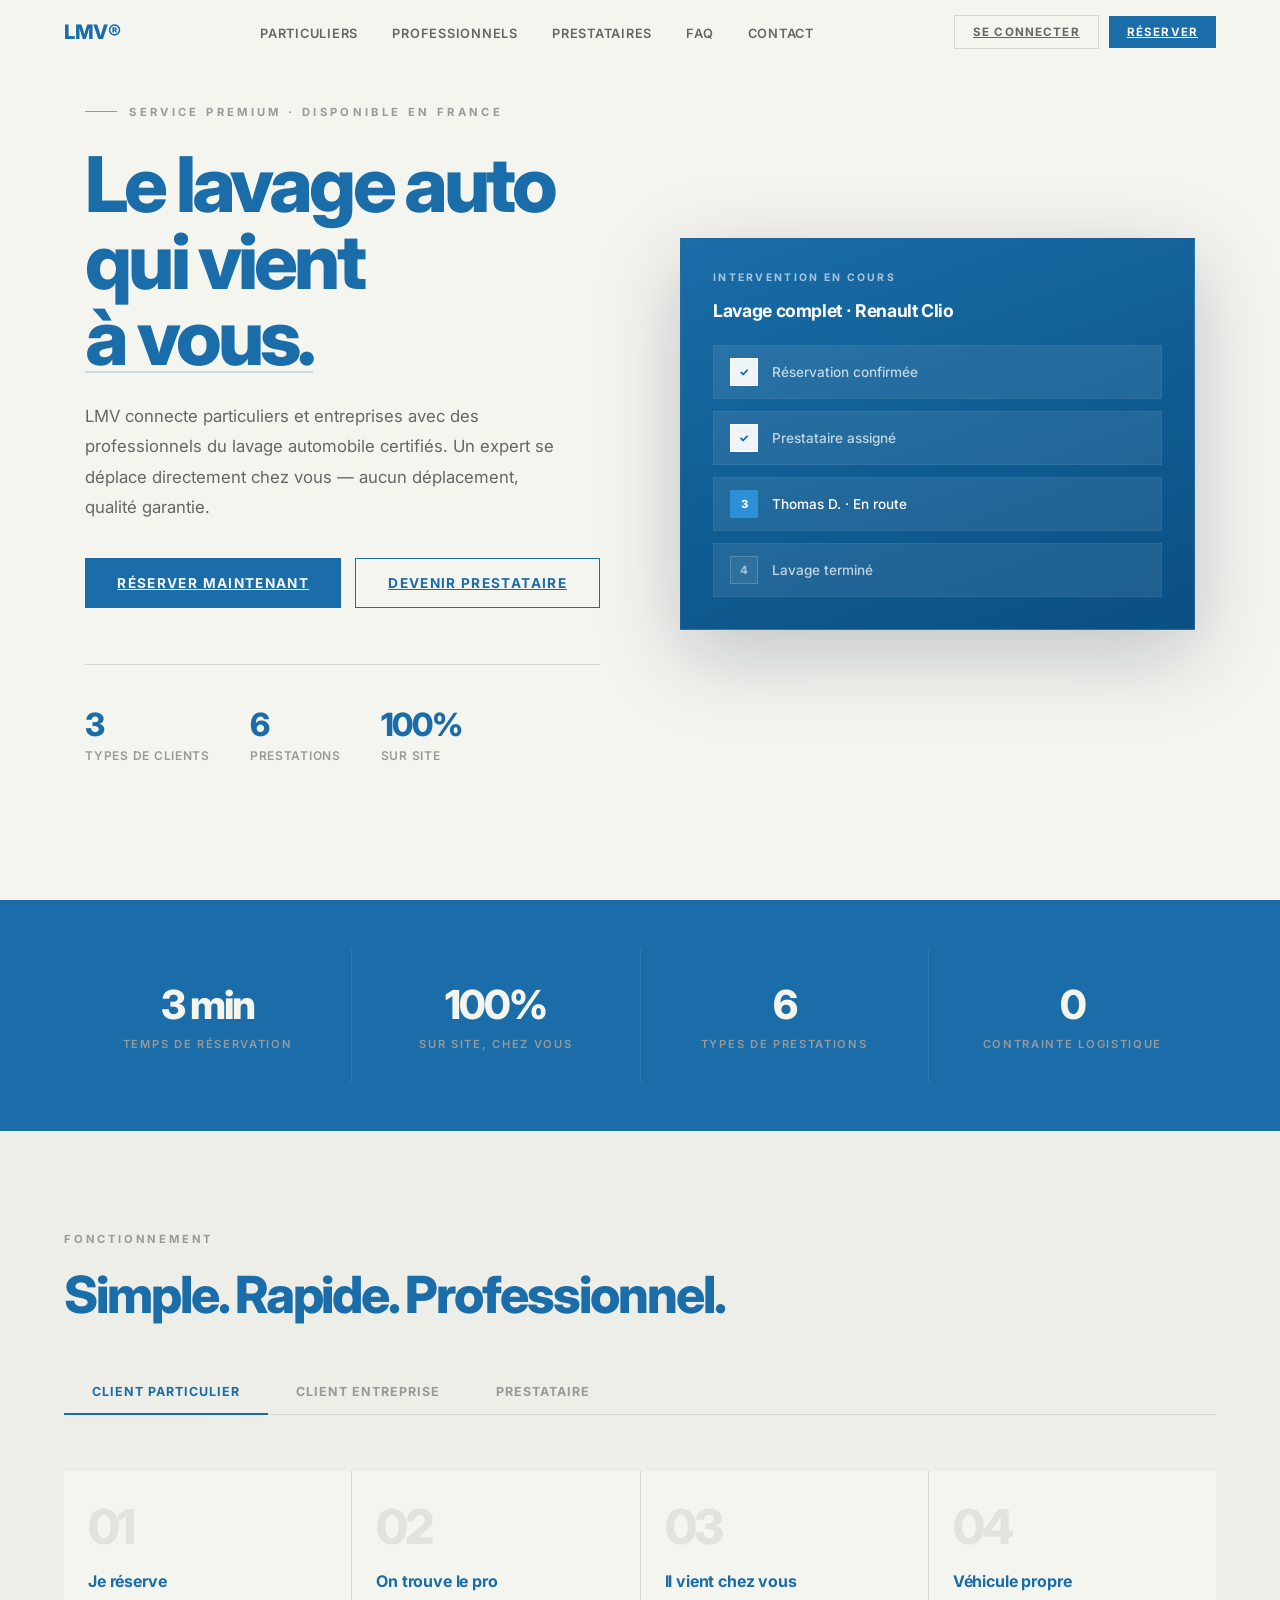
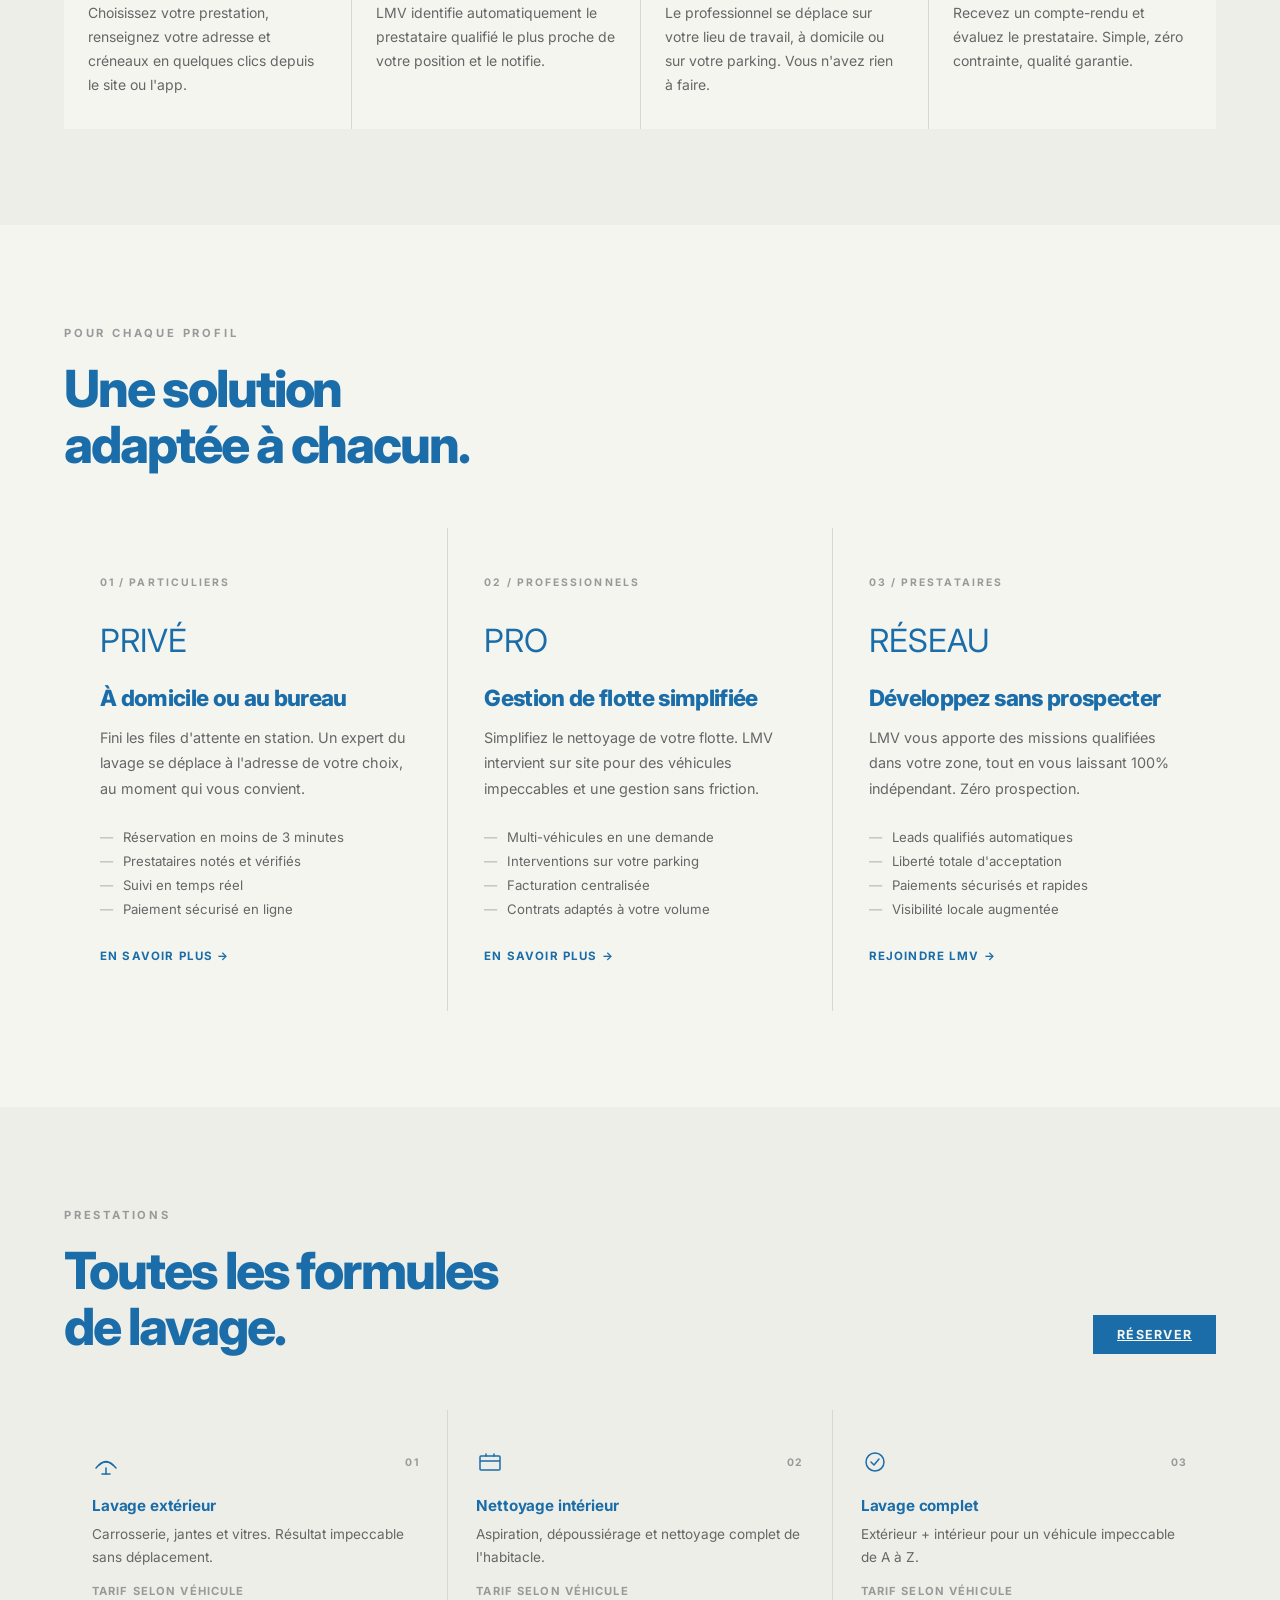
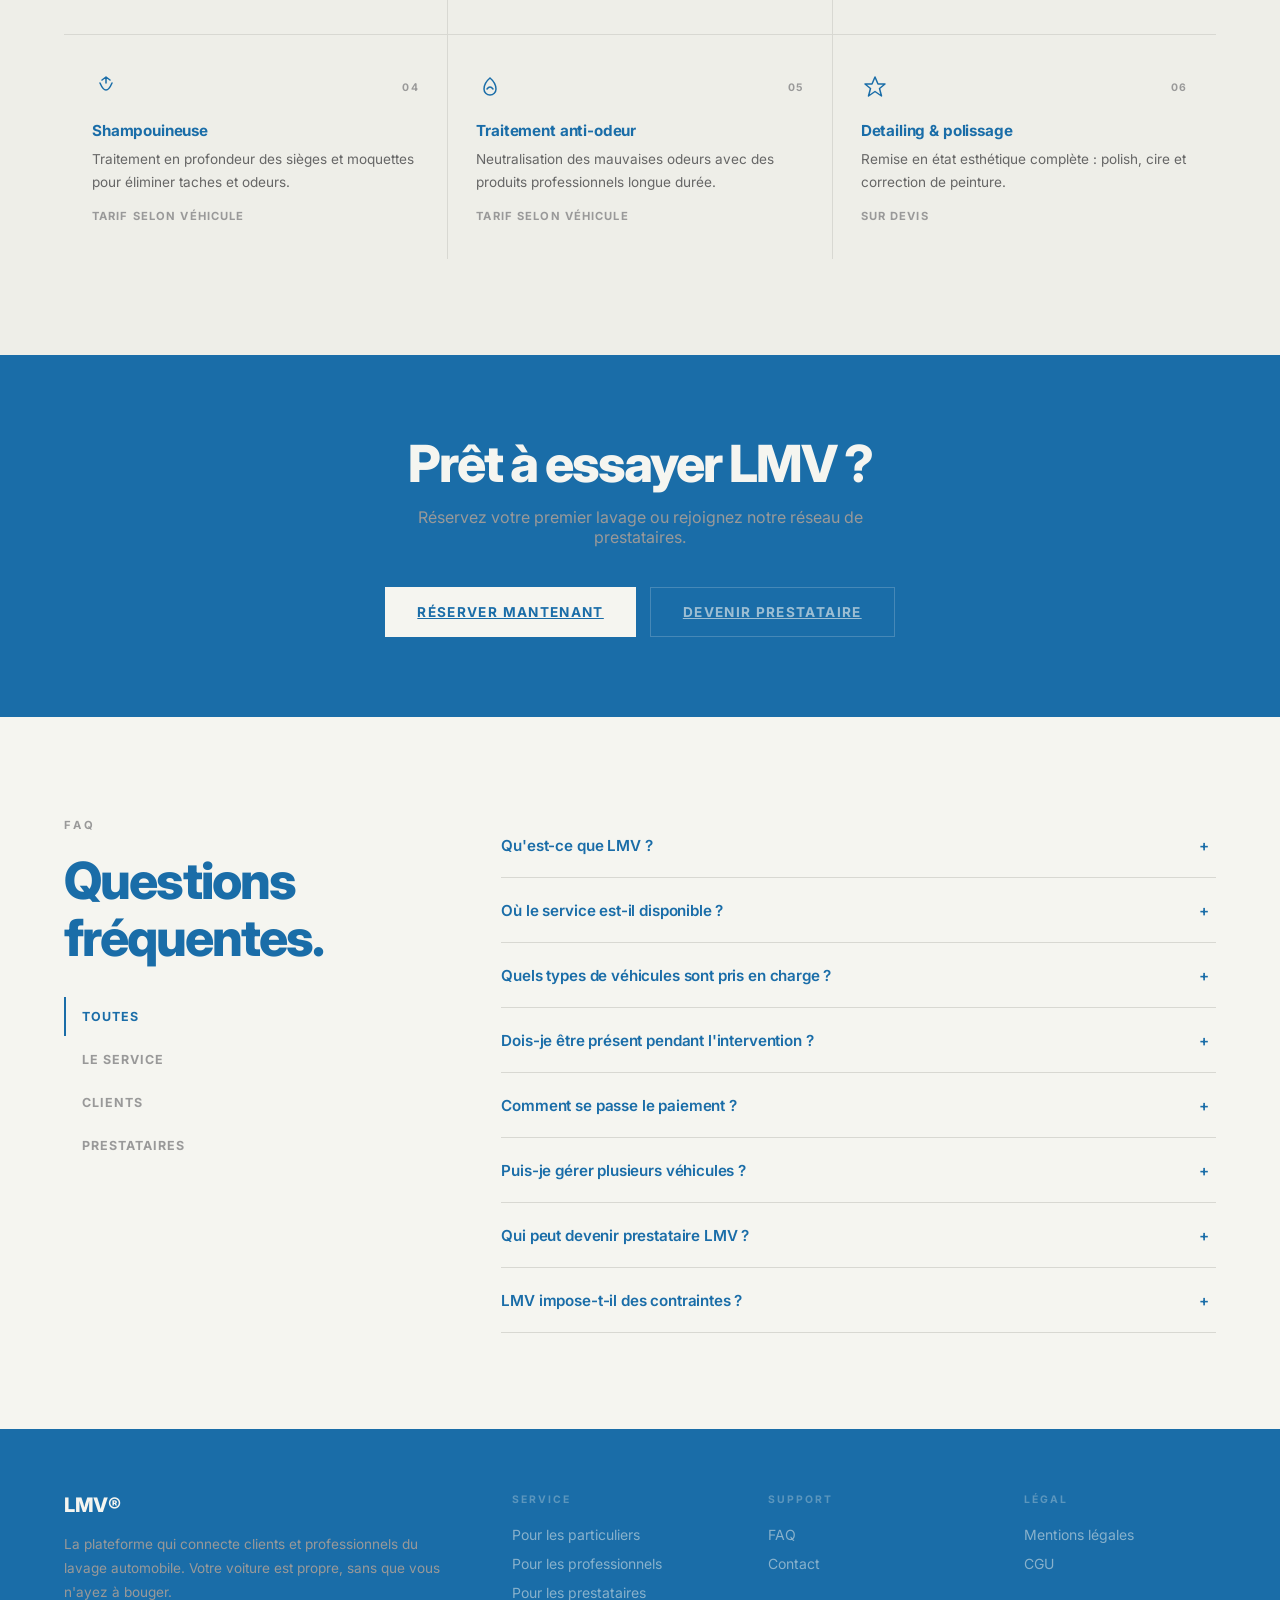
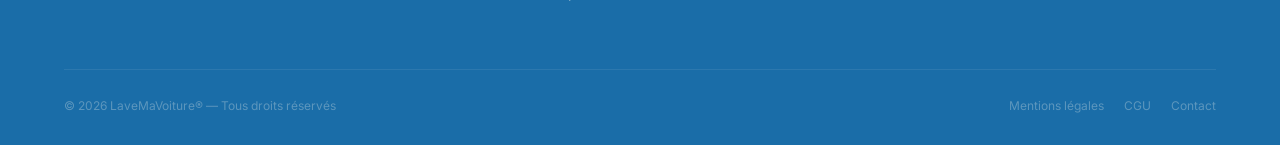
==== commit eca30b6c: "Nouvelle charte graphique" ====
--- a/index.html
+++ b/index.html
@@ -7,8 +7,8 @@
 <link rel="apple-touch-icon" href="/images/icon-192.png"/>
 <link rel="preconnect" href="https://fonts.googleapis.com"/>
 <link rel="preconnect" href="https://fonts.gstatic.com" crossorigin/>
-<link rel="preload" href="https://fonts.googleapis.com/css2?family=Inter:wght@300;400;500;600;700;800;900&display=swap" as="style" onload="this.onload=null;this.rel='stylesheet'"/>
-<noscript><link href="https://fonts.googleapis.com/css2?family=Inter:wght@300;400;500;600;700;800;900&display=swap" rel="stylesheet"/></noscript>
+<link rel="preload" href="https://fonts.googleapis.com/css2?family=Inter:wght@400;500;700;800&display=swap" as="style" onload="this.onload=null;this.rel='stylesheet'"/>
+<noscript><link href="https://fonts.googleapis.com/css2?family=Inter:wght@400;500;700;800&display=swap" rel="stylesheet"/></noscript>
 <link rel="stylesheet" href="assets/css/main.css"/>
 
 <title>LMV® — Lave Ma Voiture · Le lavage auto qui vient à vous</title>
@@ -21,7 +21,7 @@
 <meta property="og:type" content="website"/>
 <meta name="twitter:card" content="summary_large_image"/>
 <link rel="manifest" href="/manifest.json"/>
-<meta name="theme-color" content="#1B3A4B"/>
+<meta name="theme-color" content="#1A6DA8"/>
 <meta name="mobile-web-app-capable" content="yes"/>
 <meta name="apple-mobile-web-app-capable" content="yes"/>
 <meta name="apple-mobile-web-app-title" content="LaveMAVoiture"/>
@@ -192,7 +192,7 @@
       <div class="aud-grid">
         <a id="particuliers" class="aud-card reveal" href="#particuliers" onclick="event.preventDefault();showPage('particuliers');">
           <div class="aud-num">01 / Particuliers</div>
-          <div class="aud-icon">🏠</div>
+          <div class="aud-icon">PRIVÉ</div>
           <h3>À domicile ou au bureau</h3>
           <p>Fini les files d'attente en station. Un expert du lavage se déplace à l'adresse de votre choix, au moment qui vous convient.</p>
           <ul class="aud-list">
@@ -205,7 +205,7 @@
         </a>
         <a id="professionnels" class="aud-card reveal reveal-delay-1" href="#professionnels" onclick="event.preventDefault();showPage('pro');">
           <div class="aud-num">02 / Professionnels</div>
-          <div class="aud-icon">🏢</div>
+          <div class="aud-icon">PRO</div>
           <h3>Gestion de flotte simplifiée</h3>
           <p>Simplifiez le nettoyage de votre flotte. LMV intervient sur site pour des véhicules impeccables et une gestion sans friction.</p>
           <ul class="aud-list">
@@ -218,7 +218,7 @@
         </a>
         <a id="prestataires" class="aud-card reveal reveal-delay-2" href="#prestataires" onclick="event.preventDefault();showPage('prestataires');">
           <div class="aud-num">03 / Prestataires</div>
-          <div class="aud-icon">⚡</div>
+          <div class="aud-icon">RÉSEAU</div>
           <h3>Développez sans prospecter</h3>
           <p>LMV vous apporte des missions qualifiées dans votre zone, tout en vous laissant 100% indépendant. Zéro prospection.</p>
           <ul class="aud-list">
@@ -246,42 +246,42 @@
       <div class="svc-grid">
         <div class="svc-card reveal">
           <div class="svc-icon-wrap">
-            <svg width="28" height="28" viewBox="0 0 28 28" fill="none" xmlns="http://www.w3.org/2000/svg"><path d="M4 20 Q14 8 24 20" stroke="#0A0A0A" stroke-width="1.5" fill="none" stroke-linecap="round"/><path d="M7 17 Q14 10 21 17" stroke="#0A0A0A" stroke-width="1.5" fill="none" stroke-linecap="round"/><line x1="14" y1="20" x2="14" y2="26" stroke="#0A0A0A" stroke-width="1.5" stroke-linecap="round"/><line x1="10" y1="26" x2="18" y2="26" stroke="#0A0A0A" stroke-width="1.5" stroke-linecap="round"/></svg>
+            <svg width="28" height="28" viewBox="0 0 28 28" fill="none" xmlns="http://www.w3.org/2000/svg"><path d="M4 20 Q14 8 24 20" stroke="currentColor" stroke-width="1.5" fill="none" stroke-linecap="round"/><path d="M7 17 Q14 10 21 17" stroke="currentColor" stroke-width="1.5" fill="none" stroke-linecap="round"/><line x1="14" y1="20" x2="14" y2="26" stroke="currentColor" stroke-width="1.5" stroke-linecap="round"/><line x1="10" y1="26" x2="18" y2="26" stroke="currentColor" stroke-width="1.5" stroke-linecap="round"/></svg>
             <span class="svc-num">01</span>
           </div>
           <h3>Lavage extérieur</h3><p>Carrosserie, jantes et vitres. Résultat impeccable sans déplacement.</p><div class="svc-price">Tarif selon véhicule</div>
         </div>
         <div class="svc-card reveal reveal-delay-1">
           <div class="svc-icon-wrap">
-            <svg width="28" height="28" viewBox="0 0 28 28" fill="none" xmlns="http://www.w3.org/2000/svg"><rect x="4" y="8" width="20" height="14" rx="1" stroke="#0A0A0A" stroke-width="1.5"/><line x1="4" y1="13" x2="24" y2="13" stroke="#0A0A0A" stroke-width="1.5"/><line x1="10" y1="8" x2="10" y2="6" stroke="#0A0A0A" stroke-width="1.5" stroke-linecap="round"/><line x1="18" y1="8" x2="18" y2="6" stroke="#0A0A0A" stroke-width="1.5" stroke-linecap="round"/></svg>
+            <svg width="28" height="28" viewBox="0 0 28 28" fill="none" xmlns="http://www.w3.org/2000/svg"><rect x="4" y="8" width="20" height="14" rx="1" stroke="currentColor" stroke-width="1.5"/><line x1="4" y1="13" x2="24" y2="13" stroke="currentColor" stroke-width="1.5"/><line x1="10" y1="8" x2="10" y2="6" stroke="currentColor" stroke-width="1.5" stroke-linecap="round"/><line x1="18" y1="8" x2="18" y2="6" stroke="currentColor" stroke-width="1.5" stroke-linecap="round"/></svg>
             <span class="svc-num">02</span>
           </div>
           <h3>Nettoyage intérieur</h3><p>Aspiration, dépoussiérage et nettoyage complet de l'habitacle.</p><div class="svc-price">Tarif selon véhicule</div>
         </div>
         <div class="svc-card reveal reveal-delay-2">
           <div class="svc-icon-wrap">
-            <svg width="28" height="28" viewBox="0 0 28 28" fill="none" xmlns="http://www.w3.org/2000/svg"><circle cx="14" cy="14" r="9" stroke="#0A0A0A" stroke-width="1.5"/><path d="M10 14 L13 17 L18 11" stroke="#0A0A0A" stroke-width="1.5" stroke-linecap="round" stroke-linejoin="round"/></svg>
+            <svg width="28" height="28" viewBox="0 0 28 28" fill="none" xmlns="http://www.w3.org/2000/svg"><circle cx="14" cy="14" r="9" stroke="currentColor" stroke-width="1.5"/><path d="M10 14 L13 17 L18 11" stroke="currentColor" stroke-width="1.5" stroke-linecap="round" stroke-linejoin="round"/></svg>
             <span class="svc-num">03</span>
           </div>
           <h3>Lavage complet</h3><p>Extérieur + intérieur pour un véhicule impeccable de A à Z.</p><div class="svc-price">Tarif selon véhicule</div>
         </div>
         <div class="svc-card reveal reveal-delay-3">
           <div class="svc-icon-wrap">
-            <svg width="28" height="28" viewBox="0 0 28 28" fill="none" xmlns="http://www.w3.org/2000/svg"><path d="M14 4 L14 10 M10 7 L14 4 L18 7" stroke="#0A0A0A" stroke-width="1.5" stroke-linecap="round" stroke-linejoin="round"/><path d="M8 10 Q14 24 20 10" stroke="#0A0A0A" stroke-width="1.5" fill="none" stroke-linecap="round"/></svg>
+            <svg width="28" height="28" viewBox="0 0 28 28" fill="none" xmlns="http://www.w3.org/2000/svg"><path d="M14 4 L14 10 M10 7 L14 4 L18 7" stroke="currentColor" stroke-width="1.5" stroke-linecap="round" stroke-linejoin="round"/><path d="M8 10 Q14 24 20 10" stroke="currentColor" stroke-width="1.5" fill="none" stroke-linecap="round"/></svg>
             <span class="svc-num">04</span>
           </div>
           <h3>Shampouineuse</h3><p>Traitement en profondeur des sièges et moquettes pour éliminer taches et odeurs.</p><div class="svc-price">Tarif selon véhicule</div>
         </div>
         <div class="svc-card reveal">
           <div class="svc-icon-wrap">
-            <svg width="28" height="28" viewBox="0 0 28 28" fill="none" xmlns="http://www.w3.org/2000/svg"><path d="M14 5 C14 5 8 10 8 16 C8 19.3 10.7 22 14 22 C17.3 22 20 19.3 20 16 C20 10 14 5 14 5Z" stroke="#0A0A0A" stroke-width="1.5" fill="none"/><path d="M11 16 Q14 12 17 16" stroke="#0A0A0A" stroke-width="1.5" fill="none" stroke-linecap="round"/></svg>
+            <svg width="28" height="28" viewBox="0 0 28 28" fill="none" xmlns="http://www.w3.org/2000/svg"><path d="M14 5 C14 5 8 10 8 16 C8 19.3 10.7 22 14 22 C17.3 22 20 19.3 20 16 C20 10 14 5 14 5Z" stroke="currentColor" stroke-width="1.5" fill="none"/><path d="M11 16 Q14 12 17 16" stroke="currentColor" stroke-width="1.5" fill="none" stroke-linecap="round"/></svg>
             <span class="svc-num">05</span>
           </div>
           <h3>Traitement anti-odeur</h3><p>Neutralisation des mauvaises odeurs avec des produits professionnels longue durée.</p><div class="svc-price">Tarif selon véhicule</div>
         </div>
         <div class="svc-card reveal reveal-delay-1">
           <div class="svc-icon-wrap">
-            <svg width="28" height="28" viewBox="0 0 28 28" fill="none" xmlns="http://www.w3.org/2000/svg"><polygon points="14,4 17,11 24,11 18.5,15.5 20.5,23 14,18.5 7.5,23 9.5,15.5 4,11 11,11" stroke="#0A0A0A" stroke-width="1.5" fill="none" stroke-linejoin="round"/></svg>
+            <svg width="28" height="28" viewBox="0 0 28 28" fill="none" xmlns="http://www.w3.org/2000/svg"><polygon points="14,4 17,11 24,11 18.5,15.5 20.5,23 14,18.5 7.5,23 9.5,15.5 4,11 11,11" stroke="currentColor" stroke-width="1.5" fill="none" stroke-linejoin="round"/></svg>
             <span class="svc-num">06</span>
           </div>
           <h3>Detailing & polissage</h3><p>Remise en état esthétique complète : polish, cire et correction de peinture.</p><div class="svc-price">Sur devis</div>
@@ -334,7 +334,7 @@
   <div class="container">
     <div class="footer-grid">
       <div class="footer-brand">
-        <a class="nav-logo footer-brand-logo" href="index.html" style="font-size:1.25rem;font-weight:900;letter-spacing:-.04em;color:var(--bg);cursor:pointer;text-decoration:none;display:block;margin-bottom:16px">LMV®</a>
+        <a class="nav-logo footer-brand-logo" href="index.html">LMV®</a>
         <p>La plateforme qui connecte clients et professionnels du lavage automobile. Votre voiture est propre, sans que vous n'ayez à bouger.</p>
       </div>
       <div class="footer-col">
--- a/assets/css/main.css
+++ b/assets/css/main.css
@@ -4,8 +4,11 @@
   --border:   #D8D8D2;
   --t3:       #999999;
   --t2:       #666666;
-  --t1:       #0A0A0A;
-  --accent:   #1B3A4B;
+  --brand-1:  #2D8FD6;
+  --brand-2:  #1A6DA8;
+  --brand-2-dark: #155F92;
+  --t1:       var(--brand-2);
+  --accent:   var(--brand-1);
   --white:    #FFFFFF;
   --max:      1280px;
   --ease:     cubic-bezier(.4,0,.2,1);
@@ -31,7 +34,7 @@
 }
 nav.scrolled{border-color:var(--border)}
 .nav-logo{
-  font-size:1.25rem;font-weight:900;letter-spacing:-.04em;
+  font-size:1.25rem;font-weight:800;letter-spacing:-.025em;
   color:var(--t1);cursor:pointer;text-decoration:none;
 }
 .nav-links{display:flex;align-items:center;gap:2px;list-style:none}
@@ -54,7 +57,7 @@
   white-space:nowrap;
 }
 .btn-dark{background:var(--t1);color:var(--bg)}
-.btn-dark:hover{background:#2a2a2a}
+.btn-dark:hover{background:var(--brand-2-dark)}
 .btn-outline{background:transparent;color:var(--t1);border:1.5px solid var(--t1)}
 .btn-outline:hover{background:var(--t1);color:var(--bg)}
 .btn-ghost{background:transparent;color:var(--t2);border:1px solid var(--border)}
@@ -88,7 +91,7 @@
   font-size:.7rem;font-weight:700;letter-spacing:.25em;text-transform:uppercase;
   color:var(--t3);margin-bottom:20px;
 }
-h1,.h1{font-size:clamp(2.8rem,6vw,5rem);font-weight:900;letter-spacing:-.05em;line-height:1.0}
+h1,.h1{font-size:clamp(2.8rem,6vw,5rem);font-weight:800;letter-spacing:-.05em;line-height:1.0}
 h2,.h2{font-size:clamp(2rem,4vw,3.2rem);font-weight:800;letter-spacing:-.04em;line-height:1.1}
 h3,.h3{font-size:clamp(1.2rem,2vw,1.6rem);font-weight:700;letter-spacing:-.02em}
 .body-text{font-size:.95rem;color:var(--t2);line-height:1.75}
@@ -122,44 +125,70 @@
   display:flex;gap:40px;margin-top:56px;
   padding-top:40px;border-top:1px solid var(--border);
 }
-.hero-stat-val{font-size:2rem;font-weight:900;letter-spacing:-.04em;color:var(--t1)}
+.hero-stat-val{font-size:2rem;font-weight:800;letter-spacing:-.04em;color:var(--t1)}
 .hero-stat-lab{font-size:.75rem;font-weight:600;letter-spacing:.06em;text-transform:uppercase;color:var(--t3);margin-top:4px}
 
 /* Carte hero droite */
 .hero-visual{position:relative}
 .hero-card{
-  background:var(--t1);
+  background:linear-gradient(160deg, var(--brand-2) 0%, #0f5c92 55%, #0b4f83 100%);
   padding:32px;
   position:relative;
-}
-.hc-label{font-size:.65rem;font-weight:700;letter-spacing:.2em;text-transform:uppercase;color:var(--t3);margin-bottom:16px}
-.hc-title{font-size:1.1rem;font-weight:700;color:var(--bg);letter-spacing:-.02em;margin-bottom:24px}
+  border:1px solid rgba(255,255,255,.08);
+  box-shadow:0 24px 80px rgba(10,25,41,.22);
+}
+.hc-label{
+  font-size:.65rem;font-weight:700;letter-spacing:.22em;text-transform:uppercase;
+  color:rgba(255,255,255,.62);
+  margin-bottom:16px
+}
+.hc-title{
+  font-size:1.1rem;font-weight:700;
+  color:#FFFFFF;
+  letter-spacing:-.02em;
+  margin-bottom:24px
+}
 .hc-steps{display:flex;flex-direction:column;gap:12px}
-.hc-step{display:flex;align-items:center;gap:14px;padding:12px 16px;background:rgba(245,245,240,.06)}
+.hc-step{
+  display:flex;align-items:center;gap:14px;
+  padding:12px 16px;
+  background:rgba(255,255,255,.08);
+  border:1px solid rgba(255,255,255,.06);
+}
 .hc-step-num{
   width:28px;height:28px;
   display:flex;align-items:center;justify-content:center;
   font-size:.7rem;font-weight:800;
-  border:1px solid rgba(245,245,240,.15);
-  color:var(--t3);flex-shrink:0;
-}
-.hc-step-num.done{background:var(--bg);color:var(--t1);border-color:var(--bg)}
-.hc-step-num.active{background:var(--accent);color:var(--bg);border-color:var(--accent)}
-.hc-step-text{font-size:.85rem;font-weight:500;color:rgba(245,245,240,.6)}
-.hc-step-text.active{color:var(--bg)}
+  border:1px solid rgba(255,255,255,.18);
+  color:rgba(255,255,255,.55);
+  background:rgba(255,255,255,.06);
+  flex-shrink:0;
+}
+.hc-step-num.done{
+  background:rgba(255,255,255,.92);
+  color:var(--brand-2);
+  border-color:rgba(255,255,255,.92);
+}
+.hc-step-num.active{
+  background:var(--brand-1);
+  color:#FFFFFF;
+  border-color:var(--brand-1);
+}
+.hc-step-text{font-size:.85rem;font-weight:500;color:rgba(255,255,255,.72)}
+.hc-step-text.active{color:#FFFFFF}
 .hc-badge{
   position:absolute;bottom:-20px;right:-20px;
   background:var(--bg);padding:16px 20px;
   border:1px solid var(--border);
 }
-.hc-badge-val{font-size:1.5rem;font-weight:900;letter-spacing:-.03em}
+.hc-badge-val{font-size:1.5rem;font-weight:800;letter-spacing:-.03em}
 .hc-badge-lab{font-size:.65rem;font-weight:600;letter-spacing:.1em;text-transform:uppercase;color:var(--t3)}
 
 /* ── BANDE CHIFFRES ── */
 .numbers-band{background:var(--t1);padding:48px 5%}
 .numbers-grid{display:grid;grid-template-columns:repeat(4,1fr);gap:1px;background:rgba(245,245,240,.08)}
 .number-item{padding:32px;background:var(--t1);text-align:center}
-.number-val{font-size:2.5rem;font-weight:900;letter-spacing:-.05em;color:var(--bg)}
+.number-val{font-size:2.5rem;font-weight:800;letter-spacing:-.05em;color:var(--bg)}
 .number-lab{font-size:.7rem;font-weight:600;letter-spacing:.15em;text-transform:uppercase;color:var(--t3);margin-top:8px}
 
 /* ── COMMENT ÇA MARCHE ── */
@@ -177,7 +206,7 @@
 .how-content.active{display:grid;grid-template-columns:repeat(4,1fr);gap:1px;background:var(--border)}
 .how-step{background:var(--bg);padding:32px 24px}
 .how-num{
-  font-size:3rem;font-weight:900;letter-spacing:-.06em;
+  font-size:3rem;font-weight:800;letter-spacing:-.06em;
   color:rgba(10,10,10,.08);margin-bottom:20px;line-height:1;
 }
 .how-step h3{font-size:1rem;font-weight:700;letter-spacing:-.01em;margin-bottom:10px}
@@ -304,7 +333,7 @@
   font-weight:700;letter-spacing:.12em;text-transform:uppercase;
   cursor:pointer;transition:background .2s;
 }
-.form-submit:hover{background:#2a2a2a}
+.form-submit:hover{background:var(--brand-2-dark)}
 
 /* ── INNER PAGES ── */
 .inner-hero{
@@ -411,7 +440,7 @@
 .legal-h2{font-size:1.1rem;font-weight:700;margin:32px 0 10px}
 
 .footer-brand .footer-brand-logo{
-  font-size:1.25rem;font-weight:900;letter-spacing:-.04em;color:var(--bg);
+  font-size:1.25rem;font-weight:800;letter-spacing:-.025em;color:var(--bg);
   cursor:pointer;text-decoration:none;display:block;margin-bottom:16px;
 }
 .footer-bottom-links{display:flex;gap:20px}
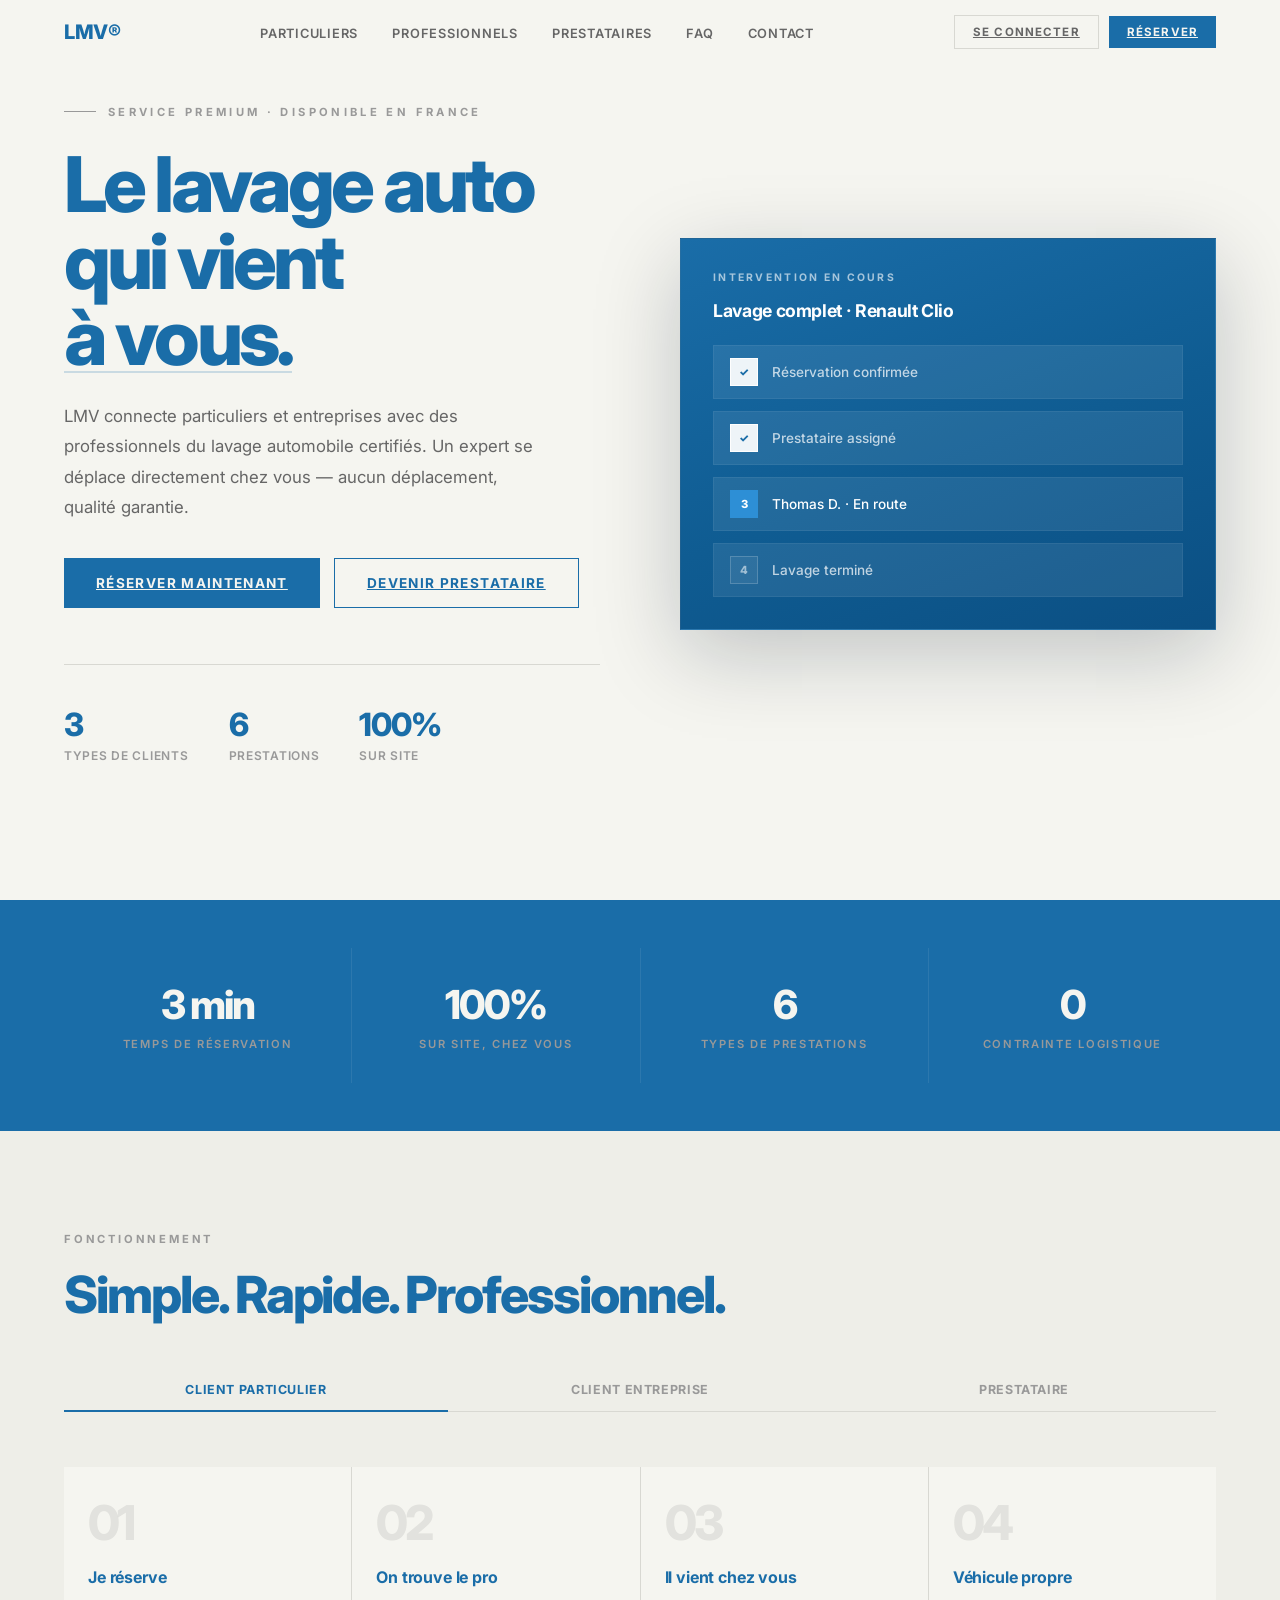
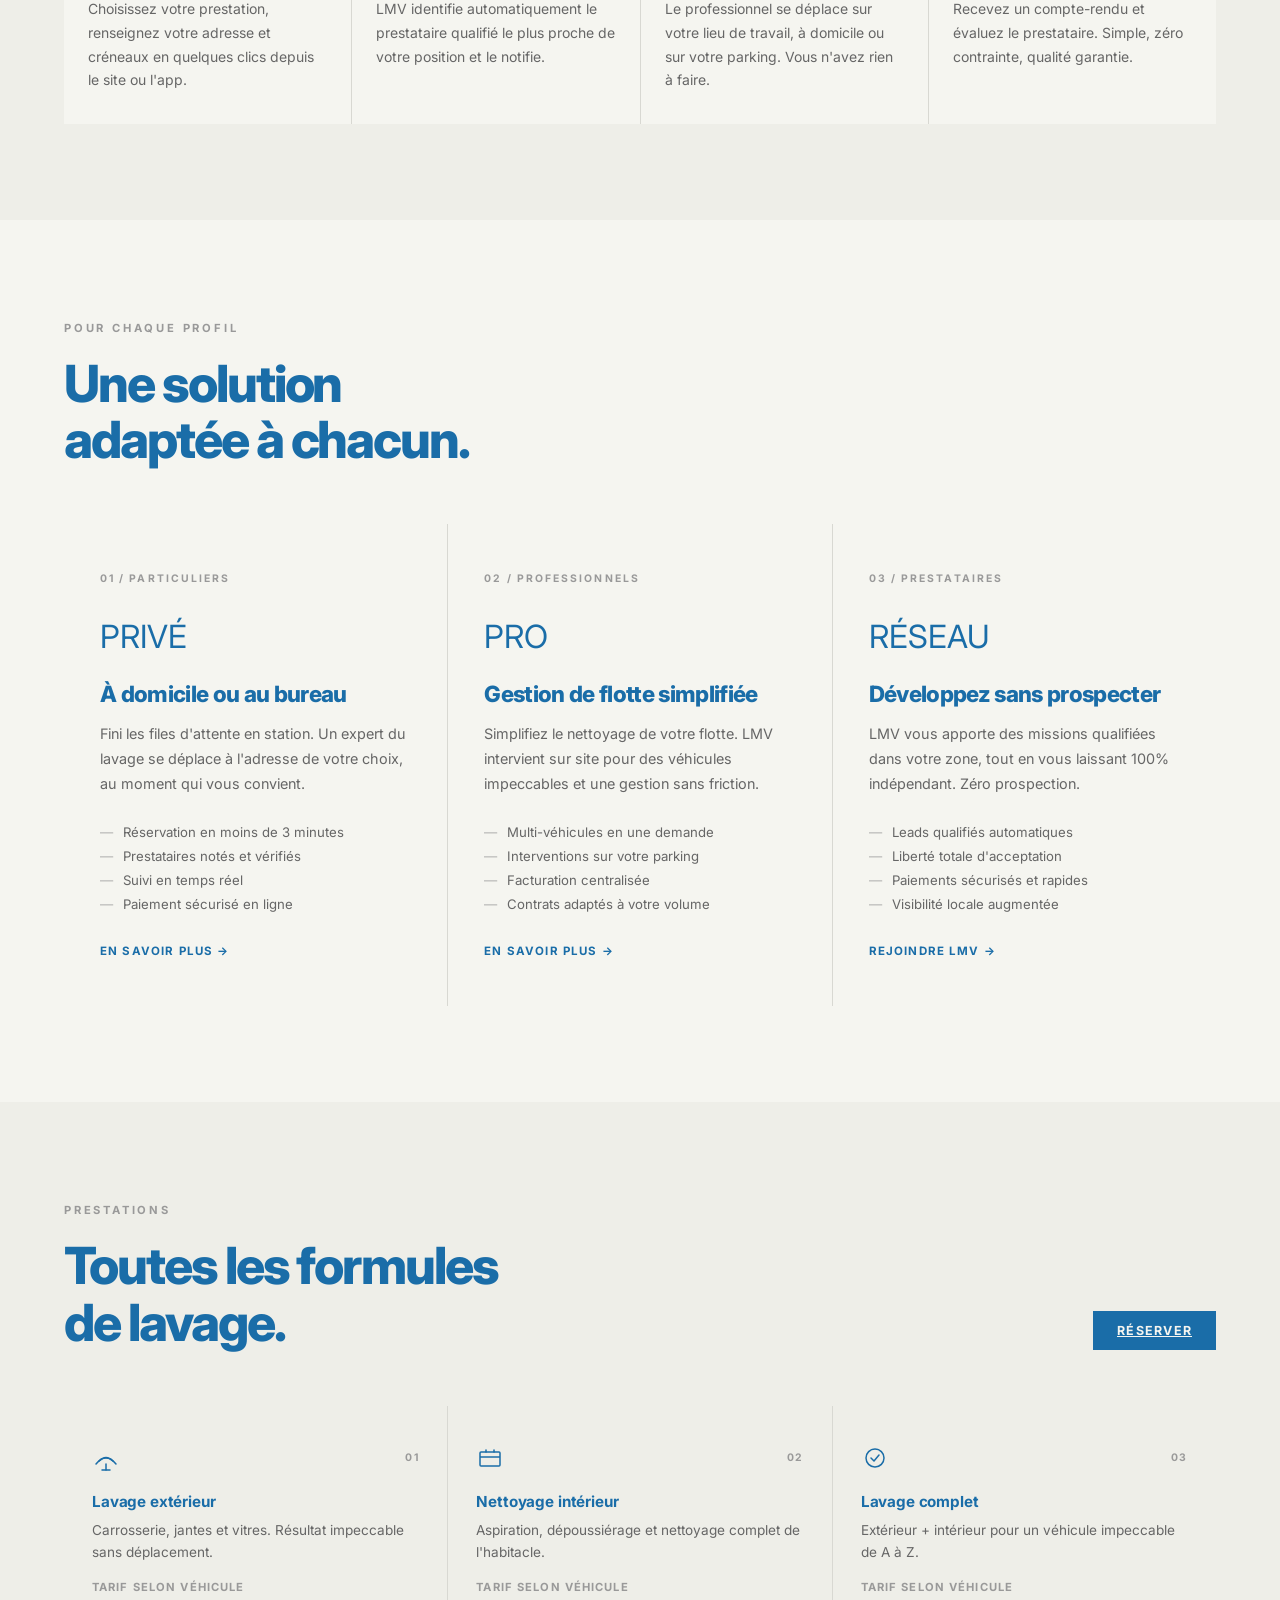
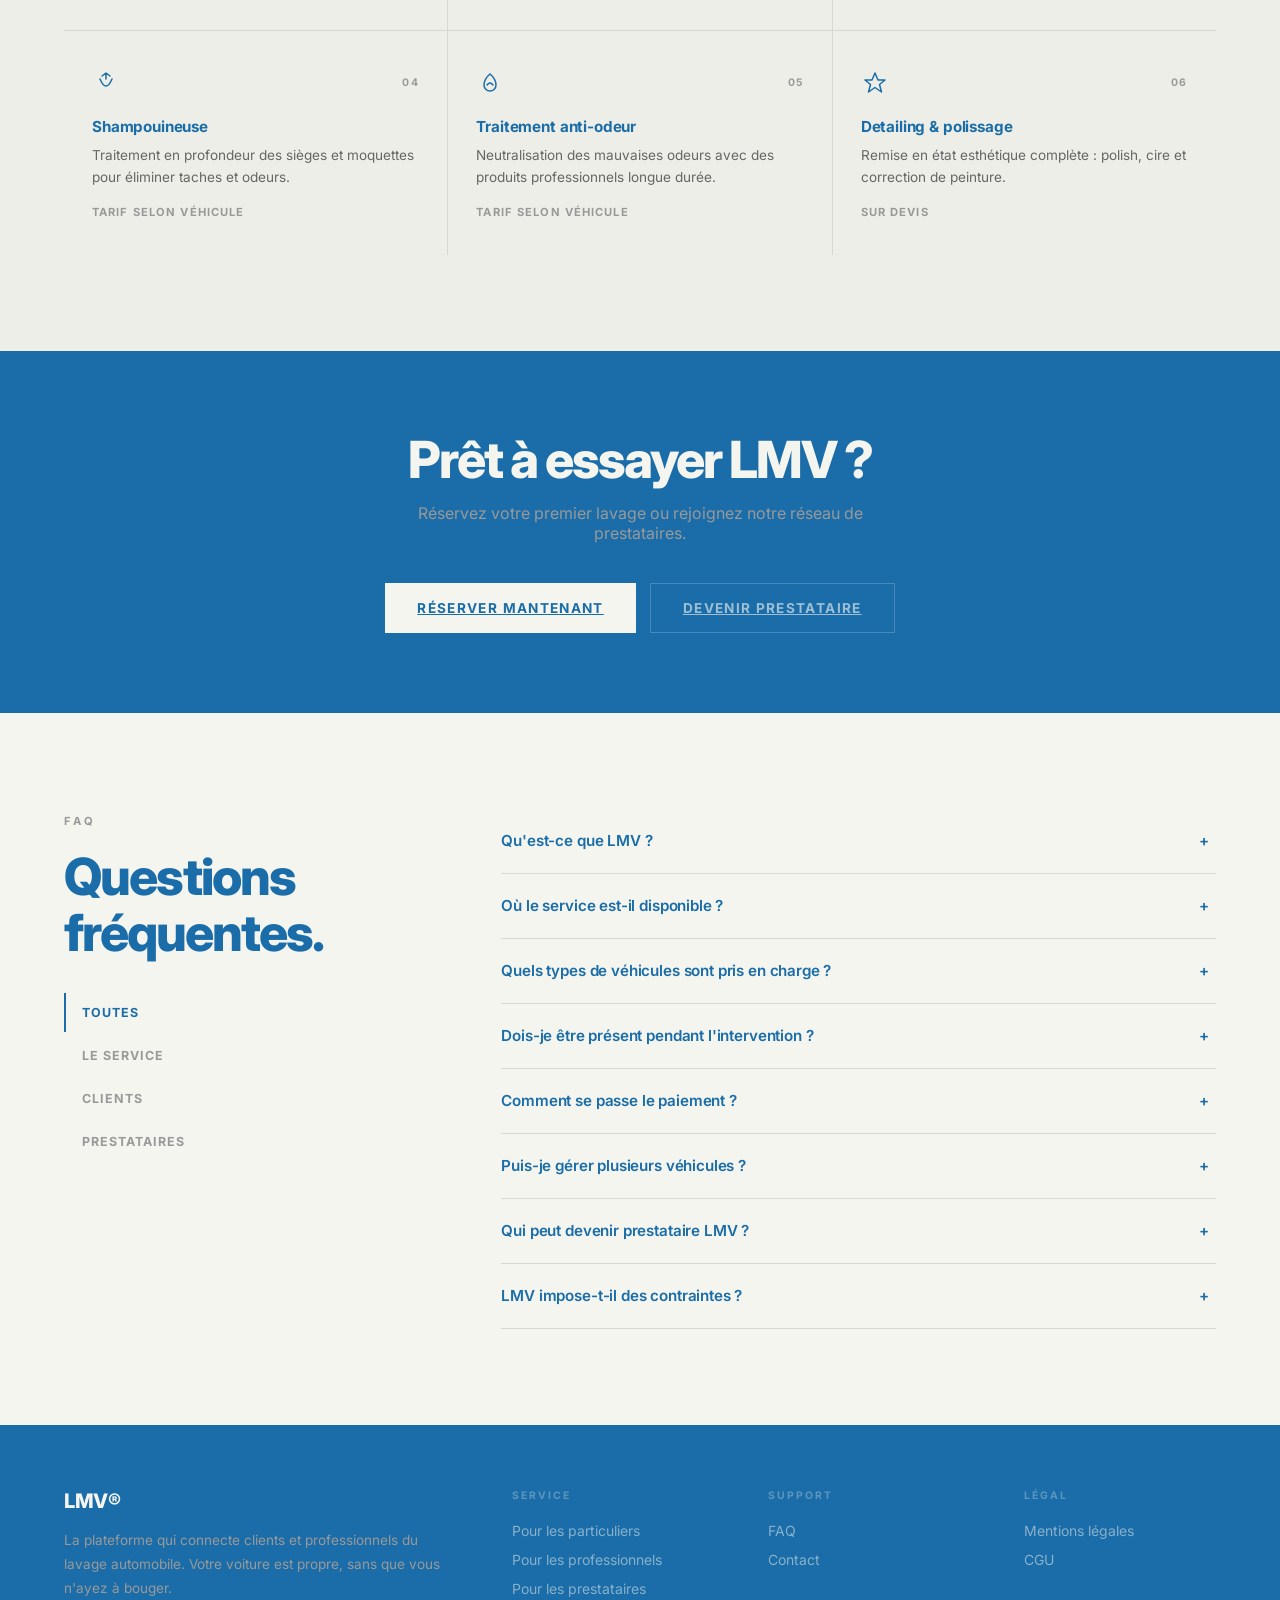
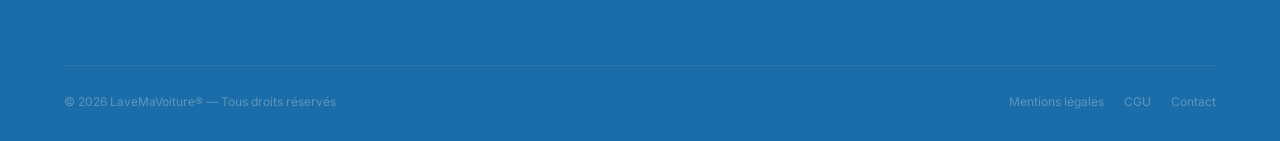
==== commit 4c887501: "Responsive" ====
--- a/index.html
+++ b/index.html
@@ -356,7 +356,7 @@
     </div>
     <div class="footer-bottom">
       <span>© 2026 LaveMaVoiture® — Tous droits réservés</span>
-      <div style="display:flex;gap:20px">
+      <div class="footer-bottom-links">
         <a href="pages/mentions-legales.html">Mentions légales</a>
         <a href="pages/cgu.html">CGU</a>
         <a href="pages/contact.html">Contact</a>
--- a/assets/css/main.css
+++ b/assets/css/main.css
@@ -14,8 +14,16 @@
   --ease:     cubic-bezier(.4,0,.2,1);
 }
 *{box-sizing:border-box;margin:0;padding:0}
-html{scroll-behavior:smooth;font-size:16px}
-body{font-family:'Inter',sans-serif;background:var(--bg);color:var(--t1);-webkit-font-smoothing:antialiased;overflow-x:hidden}
+html{
+  scroll-behavior:smooth;font-size:16px;
+  overflow-x:hidden;max-width:100%;
+}
+body{
+  font-family:'Inter',sans-serif;background:var(--bg);color:var(--t1);
+  -webkit-font-smoothing:antialiased;
+  overflow-x:hidden;max-width:100%;
+}
+main{display:block;overflow-x:hidden;max-width:100%}
 
 /* ── PAGE ROUTER ── */
 .page{display:none}
@@ -74,18 +82,27 @@
   padding:24px 5%;z-index:99;
 }
 .mobile-menu.open{display:block}
-.mobile-menu a{
+/* Liens de navigation uniquement — pas les .btn du bloc CTA */
+.mobile-menu > a{
   display:block;padding:14px 0;
   font-size:.85rem;font-weight:600;letter-spacing:.06em;text-transform:uppercase;
   color:var(--t2);text-decoration:none;border-bottom:1px solid var(--border);cursor:pointer;
 }
-.mobile-menu a:last-of-type{border:none}
-.mobile-menu .mob-cta{display:flex;flex-direction:column;gap:10px;margin-top:20px}
-.mobile-menu .btn{width:100%;justify-content:center}
+.mobile-menu > a:last-of-type{border-bottom-color:transparent}
+.mobile-menu .mob-cta{
+  display:flex;flex-direction:column;gap:12px;margin-top:24px;
+  padding-top:20px;border-top:1px solid var(--border);
+}
+.mobile-menu .mob-cta .btn{
+  display:inline-flex;width:100%;box-sizing:border-box;
+  justify-content:center;text-align:center;
+  white-space:normal;line-height:1.35;
+  padding:14px 20px;font-size:.72rem;
+}
 
 /* ── SECTIONS ── */
 section{padding:96px 5%}
-.container{max-width:var(--max);margin:0 auto}
+.container{max-width:var(--max);margin:0 auto;width:100%;min-width:0}
 .eyebrow{
   display:inline-block;
   font-size:.7rem;font-weight:700;letter-spacing:.25em;text-transform:uppercase;
@@ -104,7 +121,7 @@
   position:relative;overflow:hidden;
 }
 .hero-grid{
-  display:grid;grid-template-columns:1fr 1fr;
+  display:grid;grid-template-columns:minmax(0,1fr) minmax(0,1fr);
   gap:80px;align-items:center;
 }
 .hero-kicker{
@@ -187,47 +204,61 @@
 /* ── BANDE CHIFFRES ── */
 .numbers-band{background:var(--t1);padding:48px 5%}
 .numbers-grid{display:grid;grid-template-columns:repeat(4,1fr);gap:1px;background:rgba(245,245,240,.08)}
-.number-item{padding:32px;background:var(--t1);text-align:center}
+.number-item{padding:32px;background:var(--t1);text-align:center;min-width:0}
 .number-val{font-size:2.5rem;font-weight:800;letter-spacing:-.05em;color:var(--bg)}
 .number-lab{font-size:.7rem;font-weight:600;letter-spacing:.15em;text-transform:uppercase;color:var(--t3);margin-top:8px}
 
 /* ── COMMENT ÇA MARCHE ── */
-#how{background:var(--surface)}
-.how-tabs{display:flex;gap:0;margin-bottom:56px;border-bottom:1px solid var(--border)}
+#how{background:var(--surface);min-width:0;overflow-x:clip}
+.how-tabs{
+  display:grid;
+  grid-template-columns:repeat(3,minmax(0,1fr));
+  gap:0;
+  margin-bottom:56px;
+  min-width:0;
+  box-shadow:0 1px 0 0 var(--border);
+}
 .how-tab{
-  padding:14px 28px;font-size:.78rem;font-weight:700;
-  letter-spacing:.08em;text-transform:uppercase;
+  padding:12px clamp(6px,2.2vw,28px);
+  font-size:clamp(.6rem,2.1vw,.78rem);
+  font-weight:700;
+  letter-spacing:.05em;text-transform:uppercase;
   color:var(--t3);cursor:pointer;border:none;background:none;
   border-bottom:2px solid transparent;margin-bottom:-1px;
   transition:all .2s;font-family:'Inter',sans-serif;
+  white-space:normal;
+  text-align:center;
+  line-height:1.25;
+  min-width:0;
 }
 .how-tab.active{color:var(--t1);border-color:var(--t1)}
-.how-content{display:none}
-.how-content.active{display:grid;grid-template-columns:repeat(4,1fr);gap:1px;background:var(--border)}
-.how-step{background:var(--bg);padding:32px 24px}
+.how-content{display:none;min-width:0}
+.how-content.active{display:grid;grid-template-columns:repeat(4,minmax(0,1fr));gap:1px;background:var(--border)}
+.how-step{background:var(--bg);padding:32px 24px;min-width:0}
 .how-num{
   font-size:3rem;font-weight:800;letter-spacing:-.06em;
   color:rgba(10,10,10,.08);margin-bottom:20px;line-height:1;
 }
 .how-step h3{font-size:1rem;font-weight:700;letter-spacing:-.01em;margin-bottom:10px}
-.how-step p{font-size:.875rem;color:var(--t2);line-height:1.7}
+.how-step p{font-size:.875rem;color:var(--t2);line-height:1.7;overflow-wrap:anywhere}
 
 /* ── AUDIENCES ── */
-#audiences{background:var(--bg)}
-.aud-grid{display:grid;grid-template-columns:repeat(3,1fr);gap:1px;background:var(--border)}
+#audiences{background:var(--bg);min-width:0;overflow-x:clip}
+.aud-grid{display:grid;grid-template-columns:repeat(3,minmax(0,1fr));gap:1px;background:var(--border)}
 .aud-card{
   background:var(--bg);padding:48px 36px;
   cursor:pointer;transition:background .3s;
   display:flex;flex-direction:column;
+  min-width:0;
 }
 a.aud-card{text-decoration:none;color:inherit}
 .aud-card:hover{background:var(--surface)}
 .aud-num{font-size:.65rem;font-weight:700;letter-spacing:.2em;text-transform:uppercase;color:var(--t3);margin-bottom:32px}
 .aud-icon{font-size:2rem;margin-bottom:24px}
 .aud-card h3{font-size:1.4rem;font-weight:800;letter-spacing:-.03em;margin-bottom:14px}
-.aud-card p{font-size:.9rem;color:var(--t2);line-height:1.75;margin-bottom:28px;flex:1}
+.aud-card p{font-size:.9rem;color:var(--t2);line-height:1.75;margin-bottom:28px;flex:1;overflow-wrap:anywhere}
 .aud-list{list-style:none;display:flex;flex-direction:column;gap:8px;margin-bottom:32px}
-.aud-list li{font-size:.825rem;color:var(--t2);display:flex;align-items:flex-start;gap:10px}
+.aud-list li{font-size:.825rem;color:var(--t2);display:flex;align-items:flex-start;gap:10px;overflow-wrap:anywhere}
 .aud-list li::before{content:'—';color:var(--t3);flex-shrink:0;font-weight:300}
 .aud-link{
   font-size:.72rem;font-weight:700;letter-spacing:.1em;text-transform:uppercase;
@@ -238,13 +269,15 @@
 .aud-link:hover{gap:14px}
 
 /* ── SERVICES ── */
-#services{background:var(--surface)}
-.svc-header{display:flex;justify-content:space-between;align-items:flex-end;margin-bottom:56px}
-.svc-grid{display:grid;grid-template-columns:repeat(3,1fr);gap:1px;background:var(--border)}
+#services{background:var(--surface);min-width:0;overflow-x:clip}
+.svc-header{display:flex;justify-content:space-between;align-items:flex-end;gap:24px;flex-wrap:wrap;margin-bottom:56px}
+.svc-header > div{min-width:0;flex:1 1 220px}
+.svc-grid{display:grid;grid-template-columns:repeat(3,minmax(0,1fr));gap:1px;background:var(--border)}
 .svc-card{
   background:var(--surface);padding:36px 28px;
   border-top:2px solid transparent;
   transition:all .3s;
+  min-width:0;
 }
 .svc-card:hover{background:var(--bg);border-top-color:var(--t1)}
 
@@ -252,16 +285,22 @@
 .svc-num{font-size:.65rem;font-weight:700;letter-spacing:.15em;color:var(--t3)}
 
 .svc-card h3{font-size:.95rem;font-weight:700;letter-spacing:-.01em;margin-bottom:8px}
-.svc-card p{font-size:.85rem;color:var(--t2);line-height:1.65;margin-bottom:16px}
+.svc-card p{font-size:.85rem;color:var(--t2);line-height:1.65;margin-bottom:16px;overflow-wrap:anywhere}
+.svc-card svg{display:block;flex-shrink:0}
 .svc-price{
   font-size:.7rem;font-weight:700;letter-spacing:.1em;text-transform:uppercase;
   color:var(--t3);
 }
 
 /* ── CTA BANDE ── */
-.cta-band{background:var(--t1);padding:80px 5%;text-align:center}
+.cta-band{
+  background:var(--t1);
+  padding:80px max(5%, env(safe-area-inset-right)) 80px max(5%, env(safe-area-inset-left));
+  text-align:center;min-width:0;overflow-x:clip;box-sizing:border-box;
+}
+.cta-band .container{min-width:0}
 .cta-band h2{color:var(--bg);margin-bottom:16px}
-.cta-band p{font-size:1rem;color:var(--t3);margin-bottom:40px;max-width:520px;margin-left:auto;margin-right:auto}
+.cta-band p{font-size:1rem;color:var(--t3);margin-bottom:40px;max-width:520px;margin-left:auto;margin-right:auto;padding:0 4px}
 .cta-band-btns{display:flex;gap:14px;justify-content:center;flex-wrap:wrap}
 .btn-light{background:var(--bg);color:var(--t1)}
 .btn-light:hover{background:var(--surface)}
@@ -269,8 +308,9 @@
 .btn-ghost-light:hover{color:var(--bg);border-color:rgba(245,245,240,.5)}
 
 /* ── FAQ ── */
-#faq{background:var(--bg)}
-.faq-grid{display:grid;grid-template-columns:1fr 2fr;gap:80px;align-items:start}
+#faq-section,#faq{background:var(--bg);min-width:0;overflow-x:clip}
+.faq-grid{display:grid;grid-template-columns:minmax(0,1fr) minmax(0,2fr);gap:80px;align-items:start}
+.faq-list,.faq-item{min-width:0}
 .faq-list{display:flex;flex-direction:column}
 .faq-item{border-bottom:1px solid var(--border)}
 .faq-q{
@@ -288,6 +328,7 @@
 .faq-a{max-height:0;overflow:hidden;transition:max-height .35s var(--ease),padding .3s}
 .faq-item.open .faq-a{max-height:300px;padding-bottom:20px}
 .faq-a p{font-size:.9rem;color:var(--t2);line-height:1.75}
+.faq-q span,.faq-a p{overflow-wrap:anywhere;word-wrap:break-word}
 .faq-cats{display:flex;flex-direction:column;gap:4px;position:sticky;top:90px}
 .faq-cat{
   padding:12px 16px;font-size:.78rem;font-weight:700;
@@ -346,8 +387,9 @@
 .inner-hero .hero-sub{font-size:1.05rem}
 
 /* ── FOOTER ── */
-footer{background:var(--t1);padding:64px 5% 32px}
-.footer-grid{display:grid;grid-template-columns:2fr 1fr 1fr 1fr;gap:64px;margin-bottom:56px}
+footer{background:var(--t1);padding:64px max(5%, env(safe-area-inset-right)) 32px max(5%, env(safe-area-inset-left));min-width:0;overflow-x:clip;box-sizing:border-box}
+.footer-grid{display:grid;grid-template-columns:minmax(0,2fr) repeat(3,minmax(0,1fr));gap:64px;margin-bottom:56px}
+.footer-brand{min-width:0}
 .footer-brand .nav-logo{color:var(--bg);display:block;margin-bottom:16px}
 .footer-brand p{font-size:.85rem;color:var(--t3);line-height:1.75}
 .footer-col h4{
@@ -367,6 +409,10 @@
 }
 .footer-bottom a{color:rgba(245,245,240,.3);text-decoration:none;cursor:pointer}
 .footer-bottom a:hover{color:rgba(245,245,240,.6)}
+.footer-bottom-links{
+  display:flex;gap:20px;flex-wrap:wrap;
+  justify-content:flex-end;min-width:0;
+}
 
 /* ── TOAST ── */
 .toast{
@@ -388,30 +434,136 @@
 .reveal-delay-4{transition-delay:.4s}
 
 /* ── RESPONSIVE ── */
-@media(max-width:1024px){
-  .hero-grid{grid-template-columns:1fr}
-  .hero-visual{display:none}
-  .aud-grid{grid-template-columns:1fr}
-  .svc-grid{grid-template-columns:repeat(2,1fr)}
-  .numbers-grid{grid-template-columns:repeat(2,1fr)}
-  .footer-grid{grid-template-columns:1fr 1fr}
-  .contact-grid{grid-template-columns:1fr}
-  .faq-grid{grid-template-columns:1fr}
-  .faq-cats{flex-direction:row;flex-wrap:wrap;position:static;margin-bottom:32px}
-  .how-content.active{grid-template-columns:repeat(2,1fr)}
-}
-@media(max-width:768px){
+/* Menu compact avant débordement des liens + CTA */
+@media(max-width:991px){
   .nav-links,.nav-cta{display:none}
   .hamburger{display:flex}
-  section{padding:64px 5%}
-  .hero-grid{gap:40px}
+}
+@media(max-width:1024px){
+  .hero-grid{
+    grid-template-columns:minmax(0,1fr);
+    gap:48px;
+    align-items:start;
+  }
+  /* Carte sous le texte (lisible sur tablette / mobile) */
+  .hero-visual{display:block}
+  .aud-grid{grid-template-columns:minmax(0,1fr)}
+  .svc-grid{grid-template-columns:repeat(2,minmax(0,1fr))}
+  .numbers-grid{grid-template-columns:repeat(2,minmax(0,1fr))}
+  .footer-grid{grid-template-columns:repeat(2,minmax(0,1fr))}
+  .contact-grid{grid-template-columns:1fr}
+  .faq-grid{grid-template-columns:1fr;gap:40px}
+  .faq-cats{
+    flex-direction:row;flex-wrap:wrap;gap:8px;
+    position:static;margin-bottom:0;
+    max-width:100%;
+  }
+  .how-tabs{margin-bottom:40px}
+  .how-content.active{grid-template-columns:repeat(2,minmax(0,1fr))}
+  .svc-header{margin-bottom:40px}
+  .svc-header .btn{flex-shrink:0}
+}
+@media(max-width:900px){
+  .how-content.active{grid-template-columns:minmax(0,1fr)}
+  .footer-grid{grid-template-columns:minmax(0,1fr);gap:40px}
+  .faq-cats{
+    flex-wrap:nowrap;
+    overflow-x:auto;-webkit-overflow-scrolling:touch;
+    overscroll-behavior-x:contain;
+    gap:8px;padding-bottom:6px;
+    scrollbar-width:thin;
+    max-width:100%;
+  }
+  .faq-cat{
+    flex-shrink:0;white-space:nowrap;
+    border-left:none;border-bottom:2px solid transparent;padding:10px 14px;
+  }
+  .faq-cat.active{border-left-color:transparent;border-bottom-color:var(--t1)}
+}
+@media(max-width:768px){
+  #how h2 br,#audiences h2 br,#services h2 br,#faq-section h2 br{display:none}
+  .btn-lg{white-space:normal;text-align:center;line-height:1.35}
+  section{padding:64px max(5%, env(safe-area-inset-right)) 64px max(5%, env(safe-area-inset-left))}
+  #hero{
+    min-height:auto;
+    padding-bottom:max(48px, env(safe-area-inset-bottom));
+  }
+  .hero-grid{gap:36px}
+  .hero-sub{max-width:none;font-size:1rem}
+  .hero-stats{
+    flex-wrap:wrap;
+    gap:24px 32px;
+    margin-top:40px;padding-top:32px;
+  }
+  .hero-stat-val{font-size:1.75rem}
+  .hero-title br{display:none}
+  .hero-actions .btn{width:100%;justify-content:center}
+  .hero-card{padding:24px}
+  .numbers-band{padding:36px max(5%, env(safe-area-inset-right)) 36px max(5%, env(safe-area-inset-left))}
+  .number-item{padding:24px 16px}
+  .number-val{font-size:clamp(1.75rem, 8vw, 2.5rem)}
+  .how-tabs{
+    box-sizing:border-box;
+    max-width:100%;
+    width:100%;
+    margin-bottom:40px;
+  }
+  .how-tab{
+    padding:10px 6px;
+    font-size:clamp(.58rem,2.8vw,.72rem);
+    letter-spacing:.04em;
+  }
+  .how-step{padding:28px 20px}
+  .how-num{font-size:clamp(2rem, 12vw, 3rem)}
   .svc-grid{grid-template-columns:1fr}
   .numbers-grid{grid-template-columns:repeat(2,1fr)}
-  .footer-grid{grid-template-columns:1fr}
-  .footer-bottom{flex-direction:column;text-align:center}
+  .footer-grid{grid-template-columns:1fr;gap:40px}
+  .footer-bottom{
+    flex-direction:column;text-align:center;
+    align-items:center;
+  }
+  .footer-bottom-links{justify-content:center}
   .how-content.active{grid-template-columns:1fr}
-  .svc-header{flex-direction:column;align-items:flex-start;gap:20px}
+  .svc-header{flex-direction:column;align-items:stretch;gap:20px}
+  .svc-header .btn{width:100%;justify-content:center}
+  .cta-band{padding:56px max(5%, env(safe-area-inset-right)) 56px max(5%, env(safe-area-inset-left))}
+  .cta-band-btns{flex-direction:column;align-items:stretch;max-width:420px;margin-left:auto;margin-right:auto}
+  .cta-band-btns .btn{width:100%;justify-content:center}
+  .faq-grid{gap:28px}
+  .faq-cats{
+    box-sizing:border-box;
+    max-width:100%;
+    flex-wrap:nowrap;
+    overflow-x:auto;-webkit-overflow-scrolling:touch;
+    overscroll-behavior-x:contain;
+    gap:8px;margin-top:24px !important;
+    padding-bottom:8px;
+    scrollbar-width:thin;
+  }
+  .faq-cat{flex-shrink:0;white-space:nowrap;border-left:none;border-bottom:2px solid transparent;padding:10px 14px}
+  .faq-cat.active{border-left-color:transparent;border-bottom-color:var(--t1)}
+  .faq-q{padding:16px 0;align-items:flex-start}
+  .faq-q span{font-size:.9rem;padding-right:12px;line-height:1.4}
+  .faq-item.open .faq-a{max-height:min(2000px, 85vh)}
   .form-row{grid-template-columns:1fr}
+  .toast{
+    left:16px;right:16px;bottom:max(24px, env(safe-area-inset-bottom));
+    width:auto;max-width:none;text-align:center;
+  }
+}
+@media(max-width:480px){
+  section{padding:48px max(5%, env(safe-area-inset-right)) 48px max(5%, env(safe-area-inset-left))}
+  h1,.h1{font-size:clamp(2rem, 11vw, 2.8rem)}
+  h2,.h2{font-size:clamp(1.55rem, 6.5vw, 2rem)}
+  .hero-kicker{font-size:.62rem;letter-spacing:.2em}
+  .hero-kicker::before{width:20px}
+  .aud-card{padding:32px 24px}
+  .aud-card h3{font-size:1.25rem}
+  .numbers-grid{gap:1px}
+  .number-lab{font-size:.62rem;letter-spacing:.12em;line-height:1.35}
+  nav{padding:0 max(16px, env(safe-area-inset-left)) 0 max(16px, env(safe-area-inset-right))}
+  .mobile-menu{padding:20px max(5%, env(safe-area-inset-right)) max(24px, env(safe-area-inset-bottom)) max(5%, env(safe-area-inset-left))}
+  footer{padding:48px max(5%, env(safe-area-inset-right)) 28px max(5%, env(safe-area-inset-left))}
 }
 .pro-grid-responsive{display:grid;grid-template-columns:1fr 1fr;gap:80px;align-items:center}
 @media(max-width:768px){.pro-grid-responsive{grid-template-columns:1fr;gap:48px}}
@@ -443,8 +595,6 @@
   font-size:1.25rem;font-weight:800;letter-spacing:-.025em;color:var(--bg);
   cursor:pointer;text-decoration:none;display:block;margin-bottom:16px;
 }
-.footer-bottom-links{display:flex;gap:20px}
-
 @media (prefers-reduced-motion: reduce) {
   *, *::before, *::after {
     animation-duration: 0.01ms !important;
